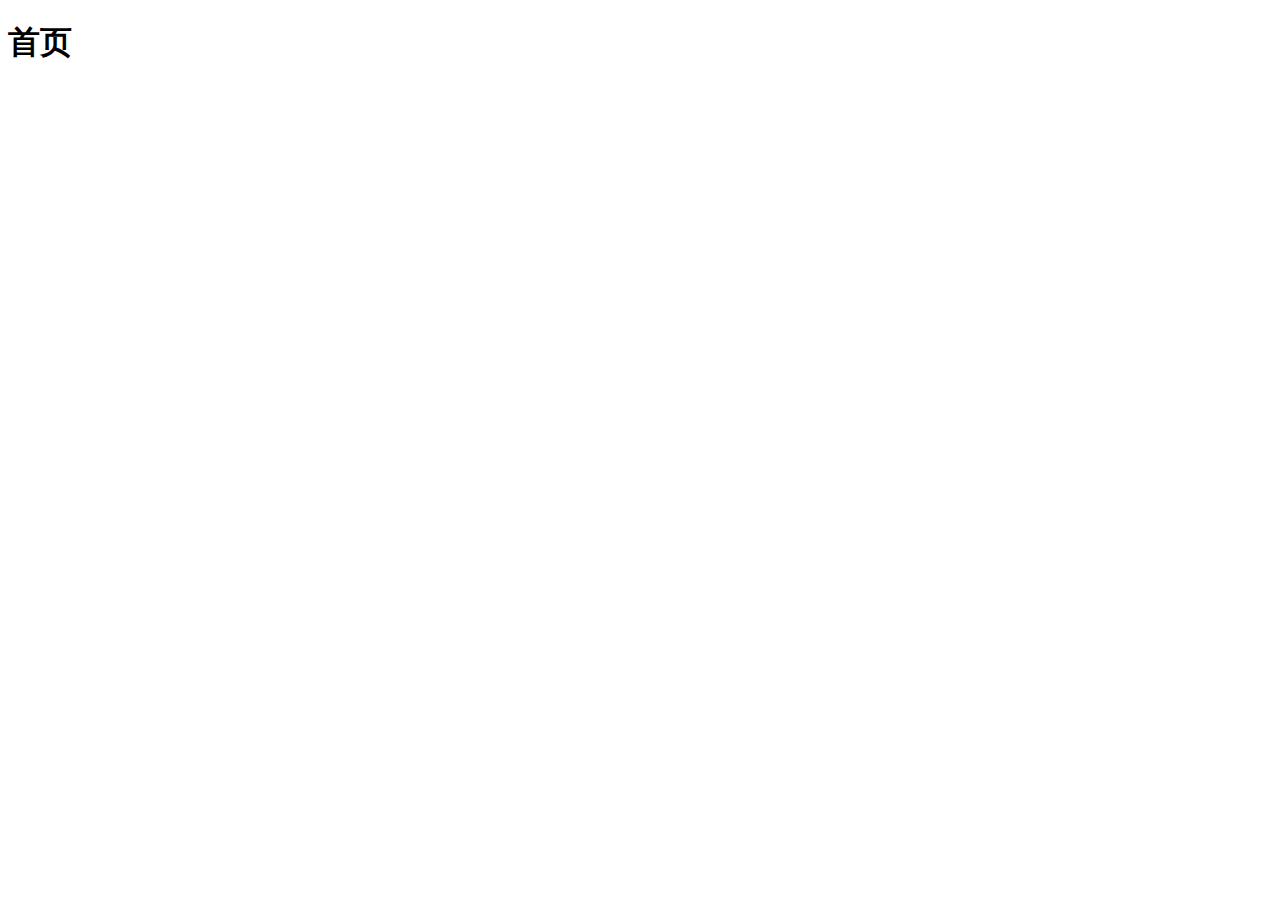
==== index.html @ 9523b884 "init project" ====
<!DOCTYPE html>
<html lang="en">
<head>
    <meta charset="UTF-8">
    <meta http-equiv="X-UA-Compatible" content="IE=edge">
    <meta name="viewport" content="width=device-width, initial-scale=1.0">
    <title>Document</title>
</head>
<body>
    <h1>首页</h1>
</body>
</html>
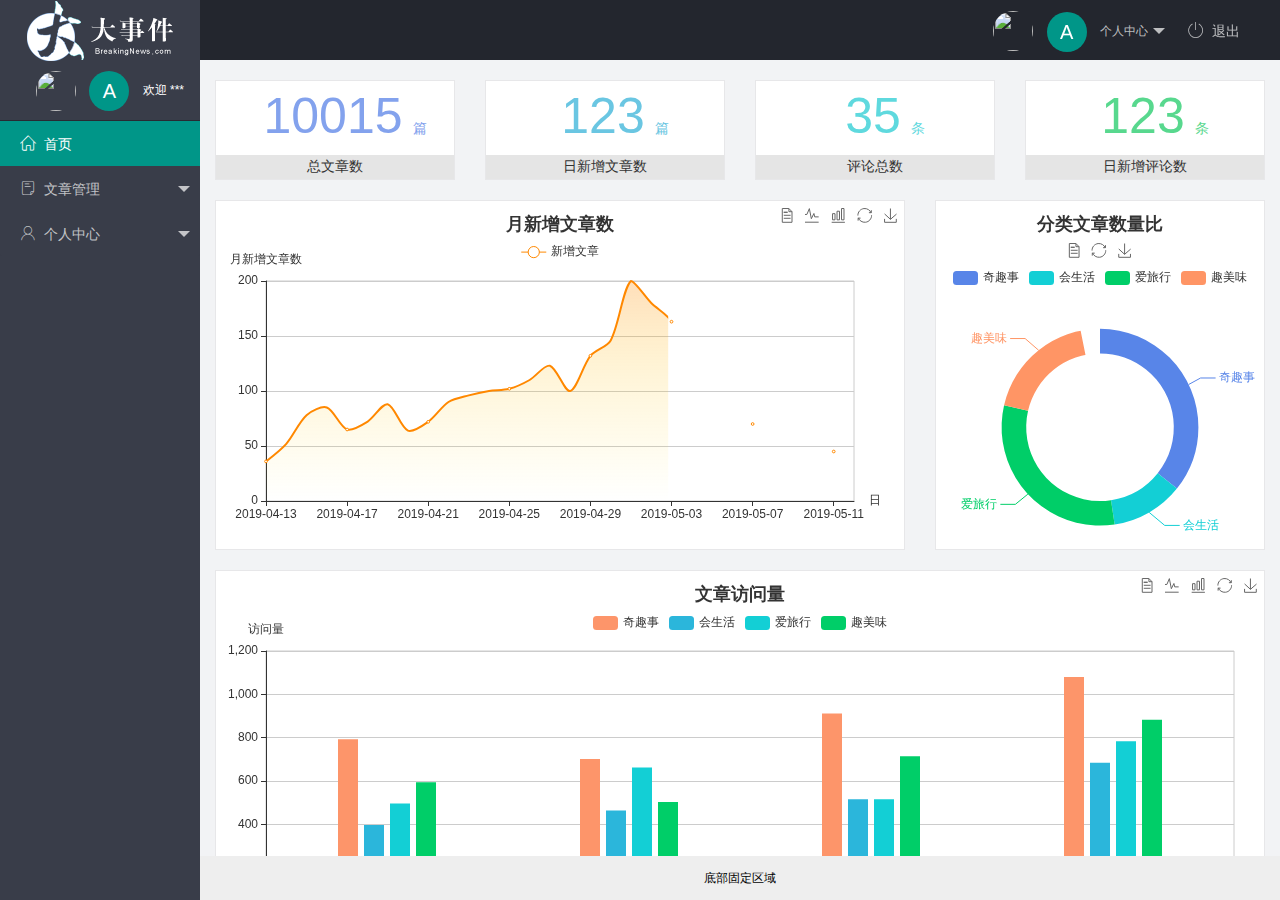
==== commit 4a6bd53b: "完成首页功能" ====
--- a/index.html
+++ b/index.html
@@ -1,12 +1,96 @@
 <!DOCTYPE html>
 <html lang="en">
+
 <head>
-    <meta charset="UTF-8">
-    <meta http-equiv="X-UA-Compatible" content="IE=edge">
-    <meta name="viewport" content="width=device-width, initial-scale=1.0">
-    <title>Document</title>
+  <meta charset="UTF-8" />
+  <meta http-equiv="X-UA-Compatible" content="IE=edge" />
+  <meta name="viewport" content="width=device-width, initial-scale=1.0" />
+  <title>Document</title>
+  <link rel="stylesheet" href="/assets/lib/layui/css/layui.css" />
+  <link rel="stylesheet" href="./assets/css/index.css">
+  <link rel="stylesheet" href="./assets/fonts/iconfont.css">
 </head>
+
 <body>
-    <h1>首页</h1>
+  <div class="layui-layout layui-layout-admin">
+    <div class="layui-header">
+      <div class="layui-logo layui-hide-xs layui-bg-black">
+        <img src="/assets/images/logo.png" alt="" />
+      </div>
+
+      <ul class="layui-nav layui-layout-right">
+        <li class="layui-nav-item layui-hide layui-show-md-inline-block">
+          <!-- 右侧导航栏上面头像 -->
+          <a href="javascript:;" class="userinfo">
+            <img src="http://t.cn/RCzsdCq" class="layui-nav-img" />
+            <span class="text-avatar">A</span>
+            个人中心
+          </a>
+
+          <dl class="layui-nav-child">
+            <dd><a href="">基本资料</a></dd>
+            <dd><a href="">更换头像</a></dd>
+            <dd><a href="">重置密码</a></dd>
+          </dl>
+        </li>
+        <li class="layui-nav-item" lay-header-event="menuRight" lay-unselect>
+          <a href="javascript:;" id="btnout"><span class="iconfont icon-tuichu"></span>退出</a>
+        </li>
+      </ul>
+    </div>
+
+    <div class="layui-side layui-bg-black">
+      <div class="layui-side-scroll">
+        <!-- 左侧导航区域（可配合layui已有的垂直导航） -->
+        <!-- 左侧侧边栏上面头像 -->
+        <div class="userinfo">
+          <img src="http://t.cn/RCzsdCq" class="layui-nav-img" />
+          <span class="text-avatar">A</span>
+          <span id="welcome">欢迎 ***</span>
+        </div>
+        <ul class="layui-nav layui-nav-tree" lay-shrink="all">
+
+          <li class="layui-nav-item layui-this"><a href="/home/dashboard.html" target="fm"><span
+                class="iconfont icon-home"></span>首页</a></li>
+          <li class="layui-nav-item">
+            <a class="" href="javascript:;"><span class="iconfont icon-16"></span>文章管理</a>
+            <dl class="layui-nav-child">
+              <dd><a href="javascript:;"><i class="layui-icon layui-icon-app"></i>文章类别</a></dd>
+              <dd><a href="javascript:;"><i class="layui-icon layui-icon-app"></i>文章列表</a></dd>
+              <dd><a href="javascript:;"><i class="layui-icon layui-icon-app"></i>发布文章</a></dd>
+            </dl>
+          </li>
+          <li class="layui-nav-item">
+            <a href="javascript:;"><span class="iconfont icon-user"></span>个人中心</a>
+            <dl class="layui-nav-child">
+              <dd><a href="javascript:;"><i class="layui-icon layui-icon-app"></i>基本资料</a></dd>
+              <dd><a href="javascript:;"><i class="layui-icon layui-icon-app"></i>更换头像</a></dd>
+              <dd><a href="javascript:;"><i class="layui-icon layui-icon-app"></i>重置密码</a></dd>
+            </dl>
+          </li>
+        </ul>
+      </div>
+    </div>
+
+    <div class="layui-body">
+      <!-- 内容主体区域 -->
+      <iframe name="fm" src="/home/dashboard.html" frameborder="0"></iframe>
+    </div>
+
+    <div class="layui-footer">
+      <!-- 底部固定区域 -->
+      底部固定区域
+    </div>
+  </div>
+  <script src="/assets/lib/layui/layui.all.js"></script>
+  <!-- 导入 jQuery -->
+  <script src="/assets/lib/jquery.js"></script>
+
+  <!-- 导入自己封装的 baseAPI -->
+  <script src="/assets/js/baseAPI1.js"></script>
+
+  <!-- 导入自己的 js 文件 -->
+  <script src="/assets/js/index1.js"></script>
 </body>
+
 </html>--- a/assets/lib/layui/css/layui.css
+++ b/assets/lib/layui/css/layui.css
@@ -0,0 +1,2 @@
+/** layui-v2.5.5 MIT License By https://www.layui.com */
+ .layui-inline,img{display:inline-block;vertical-align:middle}h1,h2,h3,h4,h5,h6{font-weight:400}.layui-edge,.layui-header,.layui-inline,.layui-main{position:relative}.layui-body,.layui-edge,.layui-elip{overflow:hidden}.layui-btn,.layui-edge,.layui-inline,img{vertical-align:middle}.layui-btn,.layui-disabled,.layui-icon,.layui-unselect{-moz-user-select:none;-webkit-user-select:none;-ms-user-select:none}.layui-elip,.layui-form-checkbox span,.layui-form-pane .layui-form-label{text-overflow:ellipsis;white-space:nowrap}.layui-breadcrumb,.layui-tree-btnGroup{visibility:hidden}blockquote,body,button,dd,div,dl,dt,form,h1,h2,h3,h4,h5,h6,input,li,ol,p,pre,td,textarea,th,ul{margin:0;padding:0;-webkit-tap-highlight-color:rgba(0,0,0,0)}a:active,a:hover{outline:0}img{border:none}li{list-style:none}table{border-collapse:collapse;border-spacing:0}h4,h5,h6{font-size:100%}button,input,optgroup,option,select,textarea{font-family:inherit;font-size:inherit;font-style:inherit;font-weight:inherit;outline:0}pre{white-space:pre-wrap;white-space:-moz-pre-wrap;white-space:-pre-wrap;white-space:-o-pre-wrap;word-wrap:break-word}body{line-height:24px;font:14px Helvetica Neue,Helvetica,PingFang SC,Tahoma,Arial,sans-serif}hr{height:1px;margin:10px 0;border:0;clear:both}a{color:#333;text-decoration:none}a:hover{color:#777}a cite{font-style:normal;*cursor:pointer}.layui-border-box,.layui-border-box *{box-sizing:border-box}.layui-box,.layui-box *{box-sizing:content-box}.layui-clear{clear:both;*zoom:1}.layui-clear:after{content:'\20';clear:both;*zoom:1;display:block;height:0}.layui-inline{*display:inline;*zoom:1}.layui-edge{display:inline-block;width:0;height:0;border-width:6px;border-style:dashed;border-color:transparent}.layui-edge-top{top:-4px;border-bottom-color:#999;border-bottom-style:solid}.layui-edge-right{border-left-color:#999;border-left-style:solid}.layui-edge-bottom{top:2px;border-top-color:#999;border-top-style:solid}.layui-edge-left{border-right-color:#999;border-right-style:solid}.layui-disabled,.layui-disabled:hover{color:#d2d2d2!important;cursor:not-allowed!important}.layui-circle{border-radius:100%}.layui-show{display:block!important}.layui-hide{display:none!important}@font-face{font-family:layui-icon;src:url(../font/iconfont.eot?v=250);src:url(../font/iconfont.eot?v=250#iefix) format('embedded-opentype'),url(../font/iconfont.woff2?v=250) format('woff2'),url(../font/iconfont.woff?v=250) format('woff'),url(../font/iconfont.ttf?v=250) format('truetype'),url(../font/iconfont.svg?v=250#layui-icon) format('svg')}.layui-icon{font-family:layui-icon!important;font-size:16px;font-style:normal;-webkit-font-smoothing:antialiased;-moz-osx-font-smoothing:grayscale}.layui-icon-reply-fill:before{content:"\e611"}.layui-icon-set-fill:before{content:"\e614"}.layui-icon-menu-fill:before{content:"\e60f"}.layui-icon-search:before{content:"\e615"}.layui-icon-share:before{content:"\e641"}.layui-icon-set-sm:before{content:"\e620"}.layui-icon-engine:before{content:"\e628"}.layui-icon-close:before{content:"\1006"}.layui-icon-close-fill:before{content:"\1007"}.layui-icon-chart-screen:before{content:"\e629"}.layui-icon-star:before{content:"\e600"}.layui-icon-circle-dot:before{content:"\e617"}.layui-icon-chat:before{content:"\e606"}.layui-icon-release:before{content:"\e609"}.layui-icon-list:before{content:"\e60a"}.layui-icon-chart:before{content:"\e62c"}.layui-icon-ok-circle:before{content:"\1005"}.layui-icon-layim-theme:before{content:"\e61b"}.layui-icon-table:before{content:"\e62d"}.layui-icon-right:before{content:"\e602"}.layui-icon-left:before{content:"\e603"}.layui-icon-cart-simple:before{content:"\e698"}.layui-icon-face-cry:before{content:"\e69c"}.layui-icon-face-smile:before{content:"\e6af"}.layui-icon-survey:before{content:"\e6b2"}.layui-icon-tree:before{content:"\e62e"}.layui-icon-upload-circle:before{content:"\e62f"}.layui-icon-add-circle:before{content:"\e61f"}.layui-icon-download-circle:before{content:"\e601"}.layui-icon-templeate-1:before{content:"\e630"}.layui-icon-util:before{content:"\e631"}.layui-icon-face-surprised:before{content:"\e664"}.layui-icon-edit:before{content:"\e642"}.layui-icon-speaker:before{content:"\e645"}.layui-icon-down:before{content:"\e61a"}.layui-icon-file:before{content:"\e621"}.layui-icon-layouts:before{content:"\e632"}.layui-icon-rate-half:before{content:"\e6c9"}.layui-icon-add-circle-fine:before{content:"\e608"}.layui-icon-prev-circle:before{content:"\e633"}.layui-icon-read:before{content:"\e705"}.layui-icon-404:before{content:"\e61c"}.layui-icon-carousel:before{content:"\e634"}.layui-icon-help:before{content:"\e607"}.layui-icon-code-circle:before{content:"\e635"}.layui-icon-water:before{content:"\e636"}.layui-icon-username:before{content:"\e66f"}.layui-icon-find-fill:before{content:"\e670"}.layui-icon-about:before{content:"\e60b"}.layui-icon-location:before{content:"\e715"}.layui-icon-up:before{content:"\e619"}.layui-icon-pause:before{content:"\e651"}.layui-icon-date:before{content:"\e637"}.layui-icon-layim-uploadfile:before{content:"\e61d"}.layui-icon-delete:before{content:"\e640"}.layui-icon-play:before{content:"\e652"}.layui-icon-top:before{content:"\e604"}.layui-icon-friends:before{content:"\e612"}.layui-icon-refresh-3:before{content:"\e9aa"}.layui-icon-ok:before{content:"\e605"}.layui-icon-layer:before{content:"\e638"}.layui-icon-face-smile-fine:before{content:"\e60c"}.layui-icon-dollar:before{content:"\e659"}.layui-icon-group:before{content:"\e613"}.layui-icon-layim-download:before{content:"\e61e"}.layui-icon-picture-fine:before{content:"\e60d"}.layui-icon-link:before{content:"\e64c"}.layui-icon-diamond:before{content:"\e735"}.layui-icon-log:before{content:"\e60e"}.layui-icon-rate-solid:before{content:"\e67a"}.layui-icon-fonts-del:before{content:"\e64f"}.layui-icon-unlink:before{content:"\e64d"}.layui-icon-fonts-clear:before{content:"\e639"}.layui-icon-triangle-r:before{content:"\e623"}.layui-icon-circle:before{content:"\e63f"}.layui-icon-radio:before{content:"\e643"}.layui-icon-align-center:before{content:"\e647"}.layui-icon-align-right:before{content:"\e648"}.layui-icon-align-left:before{content:"\e649"}.layui-icon-loading-1:before{content:"\e63e"}.layui-icon-return:before{content:"\e65c"}.layui-icon-fonts-strong:before{content:"\e62b"}.layui-icon-upload:before{content:"\e67c"}.layui-icon-dialogue:before{content:"\e63a"}.layui-icon-video:before{content:"\e6ed"}.layui-icon-headset:before{content:"\e6fc"}.layui-icon-cellphone-fine:before{content:"\e63b"}.layui-icon-add-1:before{content:"\e654"}.layui-icon-face-smile-b:before{content:"\e650"}.layui-icon-fonts-html:before{content:"\e64b"}.layui-icon-form:before{content:"\e63c"}.layui-icon-cart:before{content:"\e657"}.layui-icon-camera-fill:before{content:"\e65d"}.layui-icon-tabs:before{content:"\e62a"}.layui-icon-fonts-code:before{content:"\e64e"}.layui-icon-fire:before{content:"\e756"}.layui-icon-set:before{content:"\e716"}.layui-icon-fonts-u:before{content:"\e646"}.layui-icon-triangle-d:before{content:"\e625"}.layui-icon-tips:before{content:"\e702"}.layui-icon-picture:before{content:"\e64a"}.layui-icon-more-vertical:before{content:"\e671"}.layui-icon-flag:before{content:"\e66c"}.layui-icon-loading:before{content:"\e63d"}.layui-icon-fonts-i:before{content:"\e644"}.layui-icon-refresh-1:before{content:"\e666"}.layui-icon-rmb:before{content:"\e65e"}.layui-icon-home:before{content:"\e68e"}.layui-icon-user:before{content:"\e770"}.layui-icon-notice:before{content:"\e667"}.layui-icon-login-weibo:before{content:"\e675"}.layui-icon-voice:before{content:"\e688"}.layui-icon-upload-drag:before{content:"\e681"}.layui-icon-login-qq:before{content:"\e676"}.layui-icon-snowflake:before{content:"\e6b1"}.layui-icon-file-b:before{content:"\e655"}.layui-icon-template:before{content:"\e663"}.layui-icon-auz:before{content:"\e672"}.layui-icon-console:before{content:"\e665"}.layui-icon-app:before{content:"\e653"}.layui-icon-prev:before{content:"\e65a"}.layui-icon-website:before{content:"\e7ae"}.layui-icon-next:before{content:"\e65b"}.layui-icon-component:before{content:"\e857"}.layui-icon-more:before{content:"\e65f"}.layui-icon-login-wechat:before{content:"\e677"}.layui-icon-shrink-right:before{content:"\e668"}.layui-icon-spread-left:before{content:"\e66b"}.layui-icon-camera:before{content:"\e660"}.layui-icon-note:before{content:"\e66e"}.layui-icon-refresh:before{content:"\e669"}.layui-icon-female:before{content:"\e661"}.layui-icon-male:before{content:"\e662"}.layui-icon-password:before{content:"\e673"}.layui-icon-senior:before{content:"\e674"}.layui-icon-theme:before{content:"\e66a"}.layui-icon-tread:before{content:"\e6c5"}.layui-icon-praise:before{content:"\e6c6"}.layui-icon-star-fill:before{content:"\e658"}.layui-icon-rate:before{content:"\e67b"}.layui-icon-template-1:before{content:"\e656"}.layui-icon-vercode:before{content:"\e679"}.layui-icon-cellphone:before{content:"\e678"}.layui-icon-screen-full:before{content:"\e622"}.layui-icon-screen-restore:before{content:"\e758"}.layui-icon-cols:before{content:"\e610"}.layui-icon-export:before{content:"\e67d"}.layui-icon-print:before{content:"\e66d"}.layui-icon-slider:before{content:"\e714"}.layui-icon-addition:before{content:"\e624"}.layui-icon-subtraction:before{content:"\e67e"}.layui-icon-service:before{content:"\e626"}.layui-icon-transfer:before{content:"\e691"}.layui-main{width:1140px;margin:0 auto}.layui-header{z-index:1000;height:60px}.layui-header a:hover{transition:all .5s;-webkit-transition:all .5s}.layui-side{position:fixed;left:0;top:0;bottom:0;z-index:999;width:200px;overflow-x:hidden}.layui-side-scroll{position:relative;width:220px;height:100%;overflow-x:hidden}.layui-body{position:absolute;left:200px;right:0;top:0;bottom:0;z-index:998;width:auto;overflow-y:auto;box-sizing:border-box}.layui-layout-body{overflow:hidden}.layui-layout-admin .layui-header{background-color:#23262E}.layui-layout-admin .layui-side{top:60px;width:200px;overflow-x:hidden}.layui-layout-admin .layui-body{position:fixed;top:60px;bottom:44px}.layui-layout-admin .layui-main{width:auto;margin:0 15px}.layui-layout-admin .layui-footer{position:fixed;left:200px;right:0;bottom:0;height:44px;line-height:44px;padding:0 15px;background-color:#eee}.layui-layout-admin .layui-logo{position:absolute;left:0;top:0;width:200px;height:100%;line-height:60px;text-align:center;color:#009688;font-size:16px}.layui-layout-admin .layui-header .layui-nav{background:0 0}.layui-layout-left{position:absolute!important;left:200px;top:0}.layui-layout-right{position:absolute!important;right:0;top:0}.layui-container{position:relative;margin:0 auto;padding:0 15px;box-sizing:border-box}.layui-fluid{position:relative;margin:0 auto;padding:0 15px}.layui-row:after,.layui-row:before{content:'';display:block;clear:both}.layui-col-lg1,.layui-col-lg10,.layui-col-lg11,.layui-col-lg12,.layui-col-lg2,.layui-col-lg3,.layui-col-lg4,.layui-col-lg5,.layui-col-lg6,.layui-col-lg7,.layui-col-lg8,.layui-col-lg9,.layui-col-md1,.layui-col-md10,.layui-col-md11,.layui-col-md12,.layui-col-md2,.layui-col-md3,.layui-col-md4,.layui-col-md5,.layui-col-md6,.layui-col-md7,.layui-col-md8,.layui-col-md9,.layui-col-sm1,.layui-col-sm10,.layui-col-sm11,.layui-col-sm12,.layui-col-sm2,.layui-col-sm3,.layui-col-sm4,.layui-col-sm5,.layui-col-sm6,.layui-col-sm7,.layui-col-sm8,.layui-col-sm9,.layui-col-xs1,.layui-col-xs10,.layui-col-xs11,.layui-col-xs12,.layui-col-xs2,.layui-col-xs3,.layui-col-xs4,.layui-col-xs5,.layui-col-xs6,.layui-col-xs7,.layui-col-xs8,.layui-col-xs9{position:relative;display:block;box-sizing:border-box}.layui-col-xs1,.layui-col-xs10,.layui-col-xs11,.layui-col-xs12,.layui-col-xs2,.layui-col-xs3,.layui-col-xs4,.layui-col-xs5,.layui-col-xs6,.layui-col-xs7,.layui-col-xs8,.layui-col-xs9{float:left}.layui-col-xs1{width:8.33333333%}.layui-col-xs2{width:16.66666667%}.layui-col-xs3{width:25%}.layui-col-xs4{width:33.33333333%}.layui-col-xs5{width:41.66666667%}.layui-col-xs6{width:50%}.layui-col-xs7{width:58.33333333%}.layui-col-xs8{width:66.66666667%}.layui-col-xs9{width:75%}.layui-col-xs10{width:83.33333333%}.layui-col-xs11{width:91.66666667%}.layui-col-xs12{width:100%}.layui-col-xs-offset1{margin-left:8.33333333%}.layui-col-xs-offset2{margin-left:16.66666667%}.layui-col-xs-offset3{margin-left:25%}.layui-col-xs-offset4{margin-left:33.33333333%}.layui-col-xs-offset5{margin-left:41.66666667%}.layui-col-xs-offset6{margin-left:50%}.layui-col-xs-offset7{margin-left:58.33333333%}.layui-col-xs-offset8{margin-left:66.66666667%}.layui-col-xs-offset9{margin-left:75%}.layui-col-xs-offset10{margin-left:83.33333333%}.layui-col-xs-offset11{margin-left:91.66666667%}.layui-col-xs-offset12{margin-left:100%}@media screen and (max-width:768px){.layui-hide-xs{display:none!important}.layui-show-xs-block{display:block!important}.layui-show-xs-inline{display:inline!important}.layui-show-xs-inline-block{display:inline-block!important}}@media screen and (min-width:768px){.layui-container{width:750px}.layui-hide-sm{display:none!important}.layui-show-sm-block{display:block!important}.layui-show-sm-inline{display:inline!important}.layui-show-sm-inline-block{display:inline-block!important}.layui-col-sm1,.layui-col-sm10,.layui-col-sm11,.layui-col-sm12,.layui-col-sm2,.layui-col-sm3,.layui-col-sm4,.layui-col-sm5,.layui-col-sm6,.layui-col-sm7,.layui-col-sm8,.layui-col-sm9{float:left}.layui-col-sm1{width:8.33333333%}.layui-col-sm2{width:16.66666667%}.layui-col-sm3{width:25%}.layui-col-sm4{width:33.33333333%}.layui-col-sm5{width:41.66666667%}.layui-col-sm6{width:50%}.layui-col-sm7{width:58.33333333%}.layui-col-sm8{width:66.66666667%}.layui-col-sm9{width:75%}.layui-col-sm10{width:83.33333333%}.layui-col-sm11{width:91.66666667%}.layui-col-sm12{width:100%}.layui-col-sm-offset1{margin-left:8.33333333%}.layui-col-sm-offset2{margin-left:16.66666667%}.layui-col-sm-offset3{margin-left:25%}.layui-col-sm-offset4{margin-left:33.33333333%}.layui-col-sm-offset5{margin-left:41.66666667%}.layui-col-sm-offset6{margin-left:50%}.layui-col-sm-offset7{margin-left:58.33333333%}.layui-col-sm-offset8{margin-left:66.66666667%}.layui-col-sm-offset9{margin-left:75%}.layui-col-sm-offset10{margin-left:83.33333333%}.layui-col-sm-offset11{margin-left:91.66666667%}.layui-col-sm-offset12{margin-left:100%}}@media screen and (min-width:992px){.layui-container{width:970px}.layui-hide-md{display:none!important}.layui-show-md-block{display:block!important}.layui-show-md-inline{display:inline!important}.layui-show-md-inline-block{display:inline-block!important}.layui-col-md1,.layui-col-md10,.layui-col-md11,.layui-col-md12,.layui-col-md2,.layui-col-md3,.layui-col-md4,.layui-col-md5,.layui-col-md6,.layui-col-md7,.layui-col-md8,.layui-col-md9{float:left}.layui-col-md1{width:8.33333333%}.layui-col-md2{width:16.66666667%}.layui-col-md3{width:25%}.layui-col-md4{width:33.33333333%}.layui-col-md5{width:41.66666667%}.layui-col-md6{width:50%}.layui-col-md7{width:58.33333333%}.layui-col-md8{width:66.66666667%}.layui-col-md9{width:75%}.layui-col-md10{width:83.33333333%}.layui-col-md11{width:91.66666667%}.layui-col-md12{width:100%}.layui-col-md-offset1{margin-left:8.33333333%}.layui-col-md-offset2{margin-left:16.66666667%}.layui-col-md-offset3{margin-left:25%}.layui-col-md-offset4{margin-left:33.33333333%}.layui-col-md-offset5{margin-left:41.66666667%}.layui-col-md-offset6{margin-left:50%}.layui-col-md-offset7{margin-left:58.33333333%}.layui-col-md-offset8{margin-left:66.66666667%}.layui-col-md-offset9{margin-left:75%}.layui-col-md-offset10{margin-left:83.33333333%}.layui-col-md-offset11{margin-left:91.66666667%}.layui-col-md-offset12{margin-left:100%}}@media screen and (min-width:1200px){.layui-container{width:1170px}.layui-hide-lg{display:none!important}.layui-show-lg-block{display:block!important}.layui-show-lg-inline{display:inline!important}.layui-show-lg-inline-block{display:inline-block!important}.layui-col-lg1,.layui-col-lg10,.layui-col-lg11,.layui-col-lg12,.layui-col-lg2,.layui-col-lg3,.layui-col-lg4,.layui-col-lg5,.layui-col-lg6,.layui-col-lg7,.layui-col-lg8,.layui-col-lg9{float:left}.layui-col-lg1{width:8.33333333%}.layui-col-lg2{width:16.66666667%}.layui-col-lg3{width:25%}.layui-col-lg4{width:33.33333333%}.layui-col-lg5{width:41.66666667%}.layui-col-lg6{width:50%}.layui-col-lg7{width:58.33333333%}.layui-col-lg8{width:66.66666667%}.layui-col-lg9{width:75%}.layui-col-lg10{width:83.33333333%}.layui-col-lg11{width:91.66666667%}.layui-col-lg12{width:100%}.layui-col-lg-offset1{margin-left:8.33333333%}.layui-col-lg-offset2{margin-left:16.66666667%}.layui-col-lg-offset3{margin-left:25%}.layui-col-lg-offset4{margin-left:33.33333333%}.layui-col-lg-offset5{margin-left:41.66666667%}.layui-col-lg-offset6{margin-left:50%}.layui-col-lg-offset7{margin-left:58.33333333%}.layui-col-lg-offset8{margin-left:66.66666667%}.layui-col-lg-offset9{margin-left:75%}.layui-col-lg-offset10{margin-left:83.33333333%}.layui-col-lg-offset11{margin-left:91.66666667%}.layui-col-lg-offset12{margin-left:100%}}.layui-col-space1{margin:-.5px}.layui-col-space1>*{padding:.5px}.layui-col-space3{margin:-1.5px}.layui-col-space3>*{padding:1.5px}.layui-col-space5{margin:-2.5px}.layui-col-space5>*{padding:2.5px}.layui-col-space8{margin:-3.5px}.layui-col-space8>*{padding:3.5px}.layui-col-space10{margin:-5px}.layui-col-space10>*{padding:5px}.layui-col-space12{margin:-6px}.layui-col-space12>*{padding:6px}.layui-col-space15{margin:-7.5px}.layui-col-space15>*{padding:7.5px}.layui-col-space18{margin:-9px}.layui-col-space18>*{padding:9px}.layui-col-space20{margin:-10px}.layui-col-space20>*{padding:10px}.layui-col-space22{margin:-11px}.layui-col-space22>*{padding:11px}.layui-col-space25{margin:-12.5px}.layui-col-space25>*{padding:12.5px}.layui-col-space30{margin:-15px}.layui-col-space30>*{padding:15px}.layui-btn,.layui-input,.layui-select,.layui-textarea,.layui-upload-button{outline:0;-webkit-appearance:none;transition:all .3s;-webkit-transition:all .3s;box-sizing:border-box}.layui-elem-quote{margin-bottom:10px;padding:15px;line-height:22px;border-left:5px solid #009688;border-radius:0 2px 2px 0;background-color:#f2f2f2}.layui-quote-nm{border-style:solid;border-width:1px 1px 1px 5px;background:0 0}.layui-elem-field{margin-bottom:10px;padding:0;border-width:1px;border-style:solid}.layui-elem-field legend{margin-left:20px;padding:0 10px;font-size:20px;font-weight:300}.layui-field-title{margin:10px 0 20px;border-width:1px 0 0}.layui-field-box{padding:10px 15px}.layui-field-title .layui-field-box{padding:10px 0}.layui-progress{position:relative;height:6px;border-radius:20px;background-color:#e2e2e2}.layui-progress-bar{position:absolute;left:0;top:0;width:0;max-width:100%;height:6px;border-radius:20px;text-align:right;background-color:#5FB878;transition:all .3s;-webkit-transition:all .3s}.layui-progress-big,.layui-progress-big .layui-progress-bar{height:18px;line-height:18px}.layui-progress-text{position:relative;top:-20px;line-height:18px;font-size:12px;color:#666}.layui-progress-big .layui-progress-text{position:static;padding:0 10px;color:#fff}.layui-collapse{border-width:1px;border-style:solid;border-radius:2px}.layui-colla-content,.layui-colla-item{border-top-width:1px;border-top-style:solid}.layui-colla-item:first-child{border-top:none}.layui-colla-title{position:relative;height:42px;line-height:42px;padding:0 15px 0 35px;color:#333;background-color:#f2f2f2;cursor:pointer;font-size:14px;overflow:hidden}.layui-colla-content{display:none;padding:10px 15px;line-height:22px;color:#666}.layui-colla-icon{position:absolute;left:15px;top:0;font-size:14px}.layui-card{margin-bottom:15px;border-radius:2px;background-color:#fff;box-shadow:0 1px 2px 0 rgba(0,0,0,.05)}.layui-card:last-child{margin-bottom:0}.layui-card-header{position:relative;height:42px;line-height:42px;padding:0 15px;border-bottom:1px solid #f6f6f6;color:#333;border-radius:2px 2px 0 0;font-size:14px}.layui-bg-black,.layui-bg-blue,.layui-bg-cyan,.layui-bg-green,.layui-bg-orange,.layui-bg-red{color:#fff!important}.layui-card-body{position:relative;padding:10px 15px;line-height:24px}.layui-card-body[pad15]{padding:15px}.layui-card-body[pad20]{padding:20px}.layui-card-body .layui-table{margin:5px 0}.layui-card .layui-tab{margin:0}.layui-panel-window{position:relative;padding:15px;border-radius:0;border-top:5px solid #E6E6E6;background-color:#fff}.layui-auxiliar-moving{position:fixed;left:0;right:0;top:0;bottom:0;width:100%;height:100%;background:0 0;z-index:9999999999}.layui-form-label,.layui-form-mid,.layui-form-select,.layui-input-block,.layui-input-inline,.layui-textarea{position:relative}.layui-bg-red{background-color:#FF5722!important}.layui-bg-orange{background-color:#FFB800!important}.layui-bg-green{background-color:#009688!important}.layui-bg-cyan{background-color:#2F4056!important}.layui-bg-blue{background-color:#1E9FFF!important}.layui-bg-black{background-color:#393D49!important}.layui-bg-gray{background-color:#eee!important;color:#666!important}.layui-badge-rim,.layui-colla-content,.layui-colla-item,.layui-collapse,.layui-elem-field,.layui-form-pane .layui-form-item[pane],.layui-form-pane .layui-form-label,.layui-input,.layui-layedit,.layui-layedit-tool,.layui-quote-nm,.layui-select,.layui-tab-bar,.layui-tab-card,.layui-tab-title,.layui-tab-title .layui-this:after,.layui-textarea{border-color:#e6e6e6}.layui-timeline-item:before,hr{background-color:#e6e6e6}.layui-text{line-height:22px;font-size:14px;color:#666}.layui-text h1,.layui-text h2,.layui-text h3{font-weight:500;color:#333}.layui-text h1{font-size:30px}.layui-text h2{font-size:24px}.layui-text h3{font-size:18px}.layui-text a:not(.layui-btn){color:#01AAED}.layui-text a:not(.layui-btn):hover{text-decoration:underline}.layui-text ul{padding:5px 0 5px 15px}.layui-text ul li{margin-top:5px;list-style-type:disc}.layui-text em,.layui-word-aux{color:#999!important;padding:0 5px!important}.layui-btn{display:inline-block;height:38px;line-height:38px;padding:0 18px;background-color:#009688;color:#fff;white-space:nowrap;text-align:center;font-size:14px;border:none;border-radius:2px;cursor:pointer}.layui-btn:hover{opacity:.8;filter:alpha(opacity=80);color:#fff}.layui-btn:active{opacity:1;filter:alpha(opacity=100)}.layui-btn+.layui-btn{margin-left:10px}.layui-btn-container{font-size:0}.layui-btn-container .layui-btn{margin-right:10px;margin-bottom:10px}.layui-btn-container .layui-btn+.layui-btn{margin-left:0}.layui-table .layui-btn-container .layui-btn{margin-bottom:9px}.layui-btn-radius{border-radius:100px}.layui-btn .layui-icon{margin-right:3px;font-size:18px;vertical-align:bottom;vertical-align:middle\9}.layui-btn-primary{border:1px solid #C9C9C9;background-color:#fff;color:#555}.layui-btn-primary:hover{border-color:#009688;color:#333}.layui-btn-normal{background-color:#1E9FFF}.layui-btn-warm{background-color:#FFB800}.layui-btn-danger{background-color:#FF5722}.layui-btn-checked{background-color:#5FB878}.layui-btn-disabled,.layui-btn-disabled:active,.layui-btn-disabled:hover{border:1px solid #e6e6e6;background-color:#FBFBFB;color:#C9C9C9;cursor:not-allowed;opacity:1}.layui-btn-lg{height:44px;line-height:44px;padding:0 25px;font-size:16px}.layui-btn-sm{height:30px;line-height:30px;padding:0 10px;font-size:12px}.layui-btn-sm i{font-size:16px!important}.layui-btn-xs{height:22px;line-height:22px;padding:0 5px;font-size:12px}.layui-btn-xs i{font-size:14px!important}.layui-btn-group{display:inline-block;vertical-align:middle;font-size:0}.layui-btn-group .layui-btn{margin-left:0!important;margin-right:0!important;border-left:1px solid rgba(255,255,255,.5);border-radius:0}.layui-btn-group .layui-btn-primary{border-left:none}.layui-btn-group .layui-btn-primary:hover{border-color:#C9C9C9;color:#009688}.layui-btn-group .layui-btn:first-child{border-left:none;border-radius:2px 0 0 2px}.layui-btn-group .layui-btn-primary:first-child{border-left:1px solid #c9c9c9}.layui-btn-group .layui-btn:last-child{border-radius:0 2px 2px 0}.layui-btn-group .layui-btn+.layui-btn{margin-left:0}.layui-btn-group+.layui-btn-group{margin-left:10px}.layui-btn-fluid{width:100%}.layui-input,.layui-select,.layui-textarea{height:38px;line-height:1.3;line-height:38px\9;border-width:1px;border-style:solid;background-color:#fff;border-radius:2px}.layui-input::-webkit-input-placeholder,.layui-select::-webkit-input-placeholder,.layui-textarea::-webkit-input-placeholder{line-height:1.3}.layui-input,.layui-textarea{display:block;width:100%;padding-left:10px}.layui-input:hover,.layui-textarea:hover{border-color:#D2D2D2!important}.layui-input:focus,.layui-textarea:focus{border-color:#C9C9C9!important}.layui-textarea{min-height:100px;height:auto;line-height:20px;padding:6px 10px;resize:vertical}.layui-select{padding:0 10px}.layui-form input[type=checkbox],.layui-form input[type=radio],.layui-form select{display:none}.layui-form [lay-ignore]{display:initial}.layui-form-item{margin-bottom:15px;clear:both;*zoom:1}.layui-form-item:after{content:'\20';clear:both;*zoom:1;display:block;height:0}.layui-form-label{float:left;display:block;padding:9px 15px;width:80px;font-weight:400;line-height:20px;text-align:right}.layui-form-label-col{display:block;float:none;padding:9px 0;line-height:20px;text-align:left}.layui-form-item .layui-inline{margin-bottom:5px;margin-right:10px}.layui-input-block{margin-left:110px;min-height:36px}.layui-input-inline{display:inline-block;vertical-align:middle}.layui-form-item .layui-input-inline{float:left;width:190px;margin-right:10px}.layui-form-text .layui-input-inline{width:auto}.layui-form-mid{float:left;display:block;padding:9px 0!important;line-height:20px;margin-right:10px}.layui-form-danger+.layui-form-select .layui-input,.layui-form-danger:focus{border-color:#FF5722!important}.layui-form-select .layui-input{padding-right:30px;cursor:pointer}.layui-form-select .layui-edge{position:absolute;right:10px;top:50%;margin-top:-3px;cursor:pointer;border-width:6px;border-top-color:#c2c2c2;border-top-style:solid;transition:all .3s;-webkit-transition:all .3s}.layui-form-select dl{display:none;position:absolute;left:0;top:42px;padding:5px 0;z-index:899;min-width:100%;border:1px solid #d2d2d2;max-height:300px;overflow-y:auto;background-color:#fff;border-radius:2px;box-shadow:0 2px 4px rgba(0,0,0,.12);box-sizing:border-box}.layui-form-select dl dd,.layui-form-select dl dt{padding:0 10px;line-height:36px;white-space:nowrap;overflow:hidden;text-overflow:ellipsis}.layui-form-select dl dt{font-size:12px;color:#999}.layui-form-select dl dd{cursor:pointer}.layui-form-select dl dd:hover{background-color:#f2f2f2;-webkit-transition:.5s all;transition:.5s all}.layui-form-select .layui-select-group dd{padding-left:20px}.layui-form-select dl dd.layui-select-tips{padding-left:10px!important;color:#999}.layui-form-select dl dd.layui-this{background-color:#5FB878;color:#fff}.layui-form-checkbox,.layui-form-select dl dd.layui-disabled{background-color:#fff}.layui-form-selected dl{display:block}.layui-form-checkbox,.layui-form-checkbox *,.layui-form-switch{display:inline-block;vertical-align:middle}.layui-form-selected .layui-edge{margin-top:-9px;-webkit-transform:rotate(180deg);transform:rotate(180deg);margin-top:-3px\9}:root .layui-form-selected .layui-edge{margin-top:-9px\0/IE9}.layui-form-selectup dl{top:auto;bottom:42px}.layui-select-none{margin:5px 0;text-align:center;color:#999}.layui-select-disabled .layui-disabled{border-color:#eee!important}.layui-select-disabled .layui-edge{border-top-color:#d2d2d2}.layui-form-checkbox{position:relative;height:30px;line-height:30px;margin-right:10px;padding-right:30px;cursor:pointer;font-size:0;-webkit-transition:.1s linear;transition:.1s linear;box-sizing:border-box}.layui-form-checkbox span{padding:0 10px;height:100%;font-size:14px;border-radius:2px 0 0 2px;background-color:#d2d2d2;color:#fff;overflow:hidden}.layui-form-checkbox:hover span{background-color:#c2c2c2}.layui-form-checkbox i{position:absolute;right:0;top:0;width:30px;height:28px;border:1px solid #d2d2d2;border-left:none;border-radius:0 2px 2px 0;color:#fff;font-size:20px;text-align:center}.layui-form-checkbox:hover i{border-color:#c2c2c2;color:#c2c2c2}.layui-form-checked,.layui-form-checked:hover{border-color:#5FB878}.layui-form-checked span,.layui-form-checked:hover span{background-color:#5FB878}.layui-form-checked i,.layui-form-checked:hover i{color:#5FB878}.layui-form-item .layui-form-checkbox{margin-top:4px}.layui-form-checkbox[lay-skin=primary]{height:auto!important;line-height:normal!important;min-width:18px;min-height:18px;border:none!important;margin-right:0;padding-left:28px;padding-right:0;background:0 0}.layui-form-checkbox[lay-skin=primary] span{padding-left:0;padding-right:15px;line-height:18px;background:0 0;color:#666}.layui-form-checkbox[lay-skin=primary] i{right:auto;left:0;width:16px;height:16px;line-height:16px;border:1px solid #d2d2d2;font-size:12px;border-radius:2px;background-color:#fff;-webkit-transition:.1s linear;transition:.1s linear}.layui-form-checkbox[lay-skin=primary]:hover i{border-color:#5FB878;color:#fff}.layui-form-checked[lay-skin=primary] i{border-color:#5FB878!important;background-color:#5FB878;color:#fff}.layui-checkbox-disbaled[lay-skin=primary] span{background:0 0!important;color:#c2c2c2}.layui-checkbox-disbaled[lay-skin=primary]:hover i{border-color:#d2d2d2}.layui-form-item .layui-form-checkbox[lay-skin=primary]{margin-top:10px}.layui-form-switch{position:relative;height:22px;line-height:22px;min-width:35px;padding:0 5px;margin-top:8px;border:1px solid #d2d2d2;border-radius:20px;cursor:pointer;background-color:#fff;-webkit-transition:.1s linear;transition:.1s linear}.layui-form-switch i{position:absolute;left:5px;top:3px;width:16px;height:16px;border-radius:20px;background-color:#d2d2d2;-webkit-transition:.1s linear;transition:.1s linear}.layui-form-switch em{position:relative;top:0;width:25px;margin-left:21px;padding:0!important;text-align:center!important;color:#999!important;font-style:normal!important;font-size:12px}.layui-form-onswitch{border-color:#5FB878;background-color:#5FB878}.layui-checkbox-disbaled,.layui-checkbox-disbaled i{border-color:#e2e2e2!important}.layui-form-onswitch i{left:100%;margin-left:-21px;background-color:#fff}.layui-form-onswitch em{margin-left:5px;margin-right:21px;color:#fff!important}.layui-checkbox-disbaled span{background-color:#e2e2e2!important}.layui-checkbox-disbaled:hover i{color:#fff!important}[lay-radio]{display:none}.layui-form-radio,.layui-form-radio *{display:inline-block;vertical-align:middle}.layui-form-radio{line-height:28px;margin:6px 10px 0 0;padding-right:10px;cursor:pointer;font-size:0}.layui-form-radio *{font-size:14px}.layui-form-radio>i{margin-right:8px;font-size:22px;color:#c2c2c2}.layui-form-radio>i:hover,.layui-form-radioed>i{color:#5FB878}.layui-radio-disbaled>i{color:#e2e2e2!important}.layui-form-pane .layui-form-label{width:110px;padding:8px 15px;height:38px;line-height:20px;border-width:1px;border-style:solid;border-radius:2px 0 0 2px;text-align:center;background-color:#FBFBFB;overflow:hidden;box-sizing:border-box}.layui-form-pane .layui-input-inline{margin-left:-1px}.layui-form-pane .layui-input-block{margin-left:110px;left:-1px}.layui-form-pane .layui-input{border-radius:0 2px 2px 0}.layui-form-pane .layui-form-text .layui-form-label{float:none;width:100%;border-radius:2px;box-sizing:border-box;text-align:left}.layui-form-pane .layui-form-text .layui-input-inline{display:block;margin:0;top:-1px;clear:both}.layui-form-pane .layui-form-text .layui-input-block{margin:0;left:0;top:-1px}.layui-form-pane .layui-form-text .layui-textarea{min-height:100px;border-radius:0 0 2px 2px}.layui-form-pane .layui-form-checkbox{margin:4px 0 4px 10px}.layui-form-pane .layui-form-radio,.layui-form-pane .layui-form-switch{margin-top:6px;margin-left:10px}.layui-form-pane .layui-form-item[pane]{position:relative;border-width:1px;border-style:solid}.layui-form-pane .layui-form-item[pane] .layui-form-label{position:absolute;left:0;top:0;height:100%;border-width:0 1px 0 0}.layui-form-pane .layui-form-item[pane] .layui-input-inline{margin-left:110px}@media screen and (max-width:450px){.layui-form-item .layui-form-label{text-overflow:ellipsis;overflow:hidden;white-space:nowrap}.layui-form-item .layui-inline{display:block;margin-right:0;margin-bottom:20px;clear:both}.layui-form-item .layui-inline:after{content:'\20';clear:both;display:block;height:0}.layui-form-item .layui-input-inline{display:block;float:none;left:-3px;width:auto;margin:0 0 10px 112px}.layui-form-item .layui-input-inline+.layui-form-mid{margin-left:110px;top:-5px;padding:0}.layui-form-item .layui-form-checkbox{margin-right:5px;margin-bottom:5px}}.layui-layedit{border-width:1px;border-style:solid;border-radius:2px}.layui-layedit-tool{padding:3px 5px;border-bottom-width:1px;border-bottom-style:solid;font-size:0}.layedit-tool-fixed{position:fixed;top:0;border-top:1px solid #e2e2e2}.layui-layedit-tool .layedit-tool-mid,.layui-layedit-tool .layui-icon{display:inline-block;vertical-align:middle;text-align:center;font-size:14px}.layui-layedit-tool .layui-icon{position:relative;width:32px;height:30px;line-height:30px;margin:3px 5px;color:#777;cursor:pointer;border-radius:2px}.layui-layedit-tool .layui-icon:hover{color:#393D49}.layui-layedit-tool .layui-icon:active{color:#000}.layui-layedit-tool .layedit-tool-active{background-color:#e2e2e2;color:#000}.layui-layedit-tool .layui-disabled,.layui-layedit-tool .layui-disabled:hover{color:#d2d2d2;cursor:not-allowed}.layui-layedit-tool .layedit-tool-mid{width:1px;height:18px;margin:0 10px;background-color:#d2d2d2}.layedit-tool-html{width:50px!important;font-size:30px!important}.layedit-tool-b,.layedit-tool-code,.layedit-tool-help{font-size:16px!important}.layedit-tool-d,.layedit-tool-face,.layedit-tool-image,.layedit-tool-unlink{font-size:18px!important}.layedit-tool-image input{position:absolute;font-size:0;left:0;top:0;width:100%;height:100%;opacity:.01;filter:Alpha(opacity=1);cursor:pointer}.layui-layedit-iframe iframe{display:block;width:100%}#LAY_layedit_code{overflow:hidden}.layui-laypage{display:inline-block;*display:inline;*zoom:1;vertical-align:middle;margin:10px 0;font-size:0}.layui-laypage>a:first-child,.layui-laypage>a:first-child em{border-radius:2px 0 0 2px}.layui-laypage>a:last-child,.layui-laypage>a:last-child em{border-radius:0 2px 2px 0}.layui-laypage>:first-child{margin-left:0!important}.layui-laypage>:last-child{margin-right:0!important}.layui-laypage a,.layui-laypage button,.layui-laypage input,.layui-laypage select,.layui-laypage span{border:1px solid #e2e2e2}.layui-laypage a,.layui-laypage span{display:inline-block;*display:inline;*zoom:1;vertical-align:middle;padding:0 15px;height:28px;line-height:28px;margin:0 -1px 5px 0;background-color:#fff;color:#333;font-size:12px}.layui-flow-more a *,.layui-laypage input,.layui-table-view select[lay-ignore]{display:inline-block}.layui-laypage a:hover{color:#009688}.layui-laypage em{font-style:normal}.layui-laypage .layui-laypage-spr{color:#999;font-weight:700}.layui-laypage a{text-decoration:none}.layui-laypage .layui-laypage-curr{position:relative}.layui-laypage .layui-laypage-curr em{position:relative;color:#fff}.layui-laypage .layui-laypage-curr .layui-laypage-em{position:absolute;left:-1px;top:-1px;padding:1px;width:100%;height:100%;background-color:#009688}.layui-laypage-em{border-radius:2px}.layui-laypage-next em,.layui-laypage-prev em{font-family:Sim sun;font-size:16px}.layui-laypage .layui-laypage-count,.layui-laypage .layui-laypage-limits,.layui-laypage .layui-laypage-refresh,.layui-laypage .layui-laypage-skip{margin-left:10px;margin-right:10px;padding:0;border:none}.layui-laypage .layui-laypage-limits,.layui-laypage .layui-laypage-refresh{vertical-align:top}.layui-laypage .layui-laypage-refresh i{font-size:18px;cursor:pointer}.layui-laypage select{height:22px;padding:3px;border-radius:2px;cursor:pointer}.layui-laypage .layui-laypage-skip{height:30px;line-height:30px;color:#999}.layui-laypage button,.layui-laypage input{height:30px;line-height:30px;border-radius:2px;vertical-align:top;background-color:#fff;box-sizing:border-box}.layui-laypage input{width:40px;margin:0 10px;padding:0 3px;text-align:center}.layui-laypage input:focus,.layui-laypage select:focus{border-color:#009688!important}.layui-laypage button{margin-left:10px;padding:0 10px;cursor:pointer}.layui-table,.layui-table-view{margin:10px 0}.layui-flow-more{margin:10px 0;text-align:center;color:#999;font-size:14px}.layui-flow-more a{height:32px;line-height:32px}.layui-flow-more a *{vertical-align:top}.layui-flow-more a cite{padding:0 20px;border-radius:3px;background-color:#eee;color:#333;font-style:normal}.layui-flow-more a cite:hover{opacity:.8}.layui-flow-more a i{font-size:30px;color:#737383}.layui-table{width:100%;background-color:#fff;color:#666}.layui-table tr{transition:all .3s;-webkit-transition:all .3s}.layui-table th{text-align:left;font-weight:400}.layui-table tbody tr:hover,.layui-table thead tr,.layui-table-click,.layui-table-header,.layui-table-hover,.layui-table-mend,.layui-table-patch,.layui-table-tool,.layui-table-total,.layui-table-total tr,.layui-table[lay-even] tr:nth-child(even){background-color:#f2f2f2}.layui-table td,.layui-table th,.layui-table-col-set,.layui-table-fixed-r,.layui-table-grid-down,.layui-table-header,.layui-table-page,.layui-table-tips-main,.layui-table-tool,.layui-table-total,.layui-table-view,.layui-table[lay-skin=line],.layui-table[lay-skin=row]{border-width:1px;border-style:solid;border-color:#e6e6e6}.layui-table td,.layui-table th{position:relative;padding:9px 15px;min-height:20px;line-height:20px;font-size:14px}.layui-table[lay-skin=line] td,.layui-table[lay-skin=line] th{border-width:0 0 1px}.layui-table[lay-skin=row] td,.layui-table[lay-skin=row] th{border-width:0 1px 0 0}.layui-table[lay-skin=nob] td,.layui-table[lay-skin=nob] th{border:none}.layui-table img{max-width:100px}.layui-table[lay-size=lg] td,.layui-table[lay-size=lg] th{padding:15px 30px}.layui-table-view .layui-table[lay-size=lg] .layui-table-cell{height:40px;line-height:40px}.layui-table[lay-size=sm] td,.layui-table[lay-size=sm] th{font-size:12px;padding:5px 10px}.layui-table-view .layui-table[lay-size=sm] .layui-table-cell{height:20px;line-height:20px}.layui-table[lay-data]{display:none}.layui-table-box{position:relative;overflow:hidden}.layui-table-view .layui-table{position:relative;width:auto;margin:0}.layui-table-view .layui-table[lay-skin=line]{border-width:0 1px 0 0}.layui-table-view .layui-table[lay-skin=row]{border-width:0 0 1px}.layui-table-view .layui-table td,.layui-table-view .layui-table th{padding:5px 0;border-top:none;border-left:none}.layui-table-view .layui-table th.layui-unselect .layui-table-cell span{cursor:pointer}.layui-table-view .layui-table td{cursor:default}.layui-table-view .layui-table td[data-edit=text]{cursor:text}.layui-table-view .layui-form-checkbox[lay-skin=primary] i{width:18px;height:18px}.layui-table-view .layui-form-radio{line-height:0;padding:0}.layui-table-view .layui-form-radio>i{margin:0;font-size:20px}.layui-table-init{position:absolute;left:0;top:0;width:100%;height:100%;text-align:center;z-index:110}.layui-table-init .layui-icon{position:absolute;left:50%;top:50%;margin:-15px 0 0 -15px;font-size:30px;color:#c2c2c2}.layui-table-header{border-width:0 0 1px;overflow:hidden}.layui-table-header .layui-table{margin-bottom:-1px}.layui-table-tool .layui-inline[lay-event]{position:relative;width:26px;height:26px;padding:5px;line-height:16px;margin-right:10px;text-align:center;color:#333;border:1px solid #ccc;cursor:pointer;-webkit-transition:.5s all;transition:.5s all}.layui-table-tool .layui-inline[lay-event]:hover{border:1px solid #999}.layui-table-tool-temp{padding-right:120px}.layui-table-tool-self{position:absolute;right:17px;top:10px}.layui-table-tool .layui-table-tool-self .layui-inline[lay-event]{margin:0 0 0 10px}.layui-table-tool-panel{position:absolute;top:29px;left:-1px;padding:5px 0;min-width:150px;min-height:40px;border:1px solid #d2d2d2;text-align:left;overflow-y:auto;background-color:#fff;box-shadow:0 2px 4px rgba(0,0,0,.12)}.layui-table-cell,.layui-table-tool-panel li{overflow:hidden;text-overflow:ellipsis;white-space:nowrap}.layui-table-tool-panel li{padding:0 10px;line-height:30px;-webkit-transition:.5s all;transition:.5s all}.layui-table-tool-panel li .layui-form-checkbox[lay-skin=primary]{width:100%;padding-left:28px}.layui-table-tool-panel li:hover{background-color:#f2f2f2}.layui-table-tool-panel li .layui-form-checkbox[lay-skin=primary] i{position:absolute;left:0;top:0}.layui-table-tool-panel li .layui-form-checkbox[lay-skin=primary] span{padding:0}.layui-table-tool .layui-table-tool-self .layui-table-tool-panel{left:auto;right:-1px}.layui-table-col-set{position:absolute;right:0;top:0;width:20px;height:100%;border-width:0 0 0 1px;background-color:#fff}.layui-table-sort{width:10px;height:20px;margin-left:5px;cursor:pointer!important}.layui-table-sort .layui-edge{position:absolute;left:5px;border-width:5px}.layui-table-sort .layui-table-sort-asc{top:3px;border-top:none;border-bottom-style:solid;border-bottom-color:#b2b2b2}.layui-table-sort .layui-table-sort-asc:hover{border-bottom-color:#666}.layui-table-sort .layui-table-sort-desc{bottom:5px;border-bottom:none;border-top-style:solid;border-top-color:#b2b2b2}.layui-table-sort .layui-table-sort-desc:hover{border-top-color:#666}.layui-table-sort[lay-sort=asc] .layui-table-sort-asc{border-bottom-color:#000}.layui-table-sort[lay-sort=desc] .layui-table-sort-desc{border-top-color:#000}.layui-table-cell{height:28px;line-height:28px;padding:0 15px;position:relative;box-sizing:border-box}.layui-table-cell .layui-form-checkbox[lay-skin=primary]{top:-1px;padding:0}.layui-table-cell .layui-table-link{color:#01AAED}.laytable-cell-checkbox,.laytable-cell-numbers,.laytable-cell-radio,.laytable-cell-space{padding:0;text-align:center}.layui-table-body{position:relative;overflow:auto;margin-right:-1px;margin-bottom:-1px}.layui-table-body .layui-none{line-height:26px;padding:15px;text-align:center;color:#999}.layui-table-fixed{position:absolute;left:0;top:0;z-index:101}.layui-table-fixed .layui-table-body{overflow:hidden}.layui-table-fixed-l{box-shadow:0 -1px 8px rgba(0,0,0,.08)}.layui-table-fixed-r{left:auto;right:-1px;border-width:0 0 0 1px;box-shadow:-1px 0 8px rgba(0,0,0,.08)}.layui-table-fixed-r .layui-table-header{position:relative;overflow:visible}.layui-table-mend{position:absolute;right:-49px;top:0;height:100%;width:50px}.layui-table-tool{position:relative;z-index:890;width:100%;min-height:50px;line-height:30px;padding:10px 15px;border-width:0 0 1px}.layui-table-tool .layui-btn-container{margin-bottom:-10px}.layui-table-page,.layui-table-total{border-width:1px 0 0;margin-bottom:-1px;overflow:hidden}.layui-table-page{position:relative;width:100%;padding:7px 7px 0;height:41px;font-size:12px;white-space:nowrap}.layui-table-page>div{height:26px}.layui-table-page .layui-laypage{margin:0}.layui-table-page .layui-laypage a,.layui-table-page .layui-laypage span{height:26px;line-height:26px;margin-bottom:10px;border:none;background:0 0}.layui-table-page .layui-laypage a,.layui-table-page .layui-laypage span.layui-laypage-curr{padding:0 12px}.layui-table-page .layui-laypage span{margin-left:0;padding:0}.layui-table-page .layui-laypage .layui-laypage-prev{margin-left:-7px!important}.layui-table-page .layui-laypage .layui-laypage-curr .layui-laypage-em{left:0;top:0;padding:0}.layui-table-page .layui-laypage button,.layui-table-page .layui-laypage input{height:26px;line-height:26px}.layui-table-page .layui-laypage input{width:40px}.layui-table-page .layui-laypage button{padding:0 10px}.layui-table-page select{height:18px}.layui-table-patch .layui-table-cell{padding:0;width:30px}.layui-table-edit{position:absolute;left:0;top:0;width:100%;height:100%;padding:0 14px 1px;border-radius:0;box-shadow:1px 1px 20px rgba(0,0,0,.15)}.layui-table-edit:focus{border-color:#5FB878!important}select.layui-table-edit{padding:0 0 0 10px;border-color:#C9C9C9}.layui-table-view .layui-form-checkbox,.layui-table-view .layui-form-radio,.layui-table-view .layui-form-switch{top:0;margin:0;box-sizing:content-box}.layui-table-view .layui-form-checkbox{top:-1px;height:26px;line-height:26px}.layui-table-view .layui-form-checkbox i{height:26px}.layui-table-grid .layui-table-cell{overflow:visible}.layui-table-grid-down{position:absolute;top:0;right:0;width:26px;height:100%;padding:5px 0;border-width:0 0 0 1px;text-align:center;background-color:#fff;color:#999;cursor:pointer}.layui-table-grid-down .layui-icon{position:absolute;top:50%;left:50%;margin:-8px 0 0 -8px}.layui-table-grid-down:hover{background-color:#fbfbfb}body .layui-table-tips .layui-layer-content{background:0 0;padding:0;box-shadow:0 1px 6px rgba(0,0,0,.12)}.layui-table-tips-main{margin:-44px 0 0 -1px;max-height:150px;padding:8px 15px;font-size:14px;overflow-y:scroll;background-color:#fff;color:#666}.layui-table-tips-c{position:absolute;right:-3px;top:-13px;width:20px;height:20px;padding:3px;cursor:pointer;background-color:#666;border-radius:50%;color:#fff}.layui-table-tips-c:hover{background-color:#777}.layui-table-tips-c:before{position:relative;right:-2px}.layui-upload-file{display:none!important;opacity:.01;filter:Alpha(opacity=1)}.layui-upload-drag,.layui-upload-form,.layui-upload-wrap{display:inline-block}.layui-upload-list{margin:10px 0}.layui-upload-choose{padding:0 10px;color:#999}.layui-upload-drag{position:relative;padding:30px;border:1px dashed #e2e2e2;background-color:#fff;text-align:center;cursor:pointer;color:#999}.layui-upload-drag .layui-icon{font-size:50px;color:#009688}.layui-upload-drag[lay-over]{border-color:#009688}.layui-upload-iframe{position:absolute;width:0;height:0;border:0;visibility:hidden}.layui-upload-wrap{position:relative;vertical-align:middle}.layui-upload-wrap .layui-upload-file{display:block!important;position:absolute;left:0;top:0;z-index:10;font-size:100px;width:100%;height:100%;opacity:.01;filter:Alpha(opacity=1);cursor:pointer}.layui-transfer-active,.layui-transfer-box{display:inline-block;vertical-align:middle}.layui-transfer-box,.layui-transfer-header,.layui-transfer-search{border-width:0;border-style:solid;border-color:#e6e6e6}.layui-transfer-box{position:relative;border-width:1px;width:200px;height:360px;border-radius:2px;background-color:#fff}.layui-transfer-box .layui-form-checkbox{width:100%;margin:0!important}.layui-transfer-header{height:38px;line-height:38px;padding:0 10px;border-bottom-width:1px}.layui-transfer-search{position:relative;padding:10px;border-bottom-width:1px}.layui-transfer-search .layui-input{height:32px;padding-left:30px;font-size:12px}.layui-transfer-search .layui-icon-search{position:absolute;left:20px;top:50%;margin-top:-8px;color:#666}.layui-transfer-active{margin:0 15px}.layui-transfer-active .layui-btn{display:block;margin:0;padding:0 15px;background-color:#5FB878;border-color:#5FB878;color:#fff}.layui-transfer-active .layui-btn-disabled{background-color:#FBFBFB;border-color:#e6e6e6;color:#C9C9C9}.layui-transfer-active .layui-btn:first-child{margin-bottom:15px}.layui-transfer-active .layui-btn .layui-icon{margin:0;font-size:14px!important}.layui-transfer-data{padding:5px 0;overflow:auto}.layui-transfer-data li{height:32px;line-height:32px;padding:0 10px}.layui-transfer-data li:hover{background-color:#f2f2f2;transition:.5s all}.layui-transfer-data .layui-none{padding:15px 10px;text-align:center;color:#999}.layui-nav{position:relative;padding:0 20px;background-color:#393D49;color:#fff;border-radius:2px;font-size:0;box-sizing:border-box}.layui-nav *{font-size:14px}.layui-nav .layui-nav-item{position:relative;display:inline-block;*display:inline;*zoom:1;vertical-align:middle;line-height:60px}.layui-nav .layui-nav-item a{display:block;padding:0 20px;color:#fff;color:rgba(255,255,255,.7);transition:all .3s;-webkit-transition:all .3s}.layui-nav .layui-this:after,.layui-nav-bar,.layui-nav-tree .layui-nav-itemed:after{position:absolute;left:0;top:0;width:0;height:5px;background-color:#5FB878;transition:all .2s;-webkit-transition:all .2s}.layui-nav-bar{z-index:1000}.layui-nav .layui-nav-item a:hover,.layui-nav .layui-this a{color:#fff}.layui-nav .layui-this:after{content:'';top:auto;bottom:0;width:100%}.layui-nav-img{width:30px;height:30px;margin-right:10px;border-radius:50%}.layui-nav .layui-nav-more{content:'';width:0;height:0;border-style:solid dashed dashed;border-color:#fff transparent transparent;overflow:hidden;cursor:pointer;transition:all .2s;-webkit-transition:all .2s;position:absolute;top:50%;right:3px;margin-top:-3px;border-width:6px;border-top-color:rgba(255,255,255,.7)}.layui-nav .layui-nav-mored,.layui-nav-itemed>a .layui-nav-more{margin-top:-9px;border-style:dashed dashed solid;border-color:transparent transparent #fff}.layui-nav-child{display:none;position:absolute;left:0;top:65px;min-width:100%;line-height:36px;padding:5px 0;box-shadow:0 2px 4px rgba(0,0,0,.12);border:1px solid #d2d2d2;background-color:#fff;z-index:100;border-radius:2px;white-space:nowrap}.layui-nav .layui-nav-child a{color:#333}.layui-nav .layui-nav-child a:hover{background-color:#f2f2f2;color:#000}.layui-nav-child dd{position:relative}.layui-nav .layui-nav-child dd.layui-this a,.layui-nav-child dd.layui-this{background-color:#5FB878;color:#fff}.layui-nav-child dd.layui-this:after{display:none}.layui-nav-tree{width:200px;padding:0}.layui-nav-tree .layui-nav-item{display:block;width:100%;line-height:45px}.layui-nav-tree .layui-nav-item a{position:relative;height:45px;line-height:45px;text-overflow:ellipsis;overflow:hidden;white-space:nowrap}.layui-nav-tree .layui-nav-item a:hover{background-color:#4E5465}.layui-nav-tree .layui-nav-bar{width:5px;height:0;background-color:#009688}.layui-nav-tree .layui-nav-child dd.layui-this,.layui-nav-tree .layui-nav-child dd.layui-this a,.layui-nav-tree .layui-this,.layui-nav-tree .layui-this>a,.layui-nav-tree .layui-this>a:hover{background-color:#009688;color:#fff}.layui-nav-tree .layui-this:after{display:none}.layui-nav-itemed>a,.layui-nav-tree .layui-nav-title a,.layui-nav-tree .layui-nav-title a:hover{color:#fff!important}.layui-nav-tree .layui-nav-child{position:relative;z-index:0;top:0;border:none;box-shadow:none}.layui-nav-tree .layui-nav-child a{height:40px;line-height:40px;color:#fff;color:rgba(255,255,255,.7)}.layui-nav-tree .layui-nav-child,.layui-nav-tree .layui-nav-child a:hover{background:0 0;color:#fff}.layui-nav-tree .layui-nav-more{right:10px}.layui-nav-itemed>.layui-nav-child{display:block;padding:0;background-color:rgba(0,0,0,.3)!important}.layui-nav-itemed>.layui-nav-child>.layui-this>.layui-nav-child{display:block}.layui-nav-side{position:fixed;top:0;bottom:0;left:0;overflow-x:hidden;z-index:999}.layui-bg-blue .layui-nav-bar,.layui-bg-blue .layui-nav-itemed:after,.layui-bg-blue .layui-this:after{background-color:#93D1FF}.layui-bg-blue .layui-nav-child dd.layui-this{background-color:#1E9FFF}.layui-bg-blue .layui-nav-itemed>a,.layui-nav-tree.layui-bg-blue .layui-nav-title a,.layui-nav-tree.layui-bg-blue .layui-nav-title a:hover{background-color:#007DDB!important}.layui-breadcrumb{font-size:0}.layui-breadcrumb>*{font-size:14px}.layui-breadcrumb a{color:#999!important}.layui-breadcrumb a:hover{color:#5FB878!important}.layui-breadcrumb a cite{color:#666;font-style:normal}.layui-breadcrumb span[lay-separator]{margin:0 10px;color:#999}.layui-tab{margin:10px 0;text-align:left!important}.layui-tab[overflow]>.layui-tab-title{overflow:hidden}.layui-tab-title{position:relative;left:0;height:40px;white-space:nowrap;font-size:0;border-bottom-width:1px;border-bottom-style:solid;transition:all .2s;-webkit-transition:all .2s}.layui-tab-title li{display:inline-block;*display:inline;*zoom:1;vertical-align:middle;font-size:14px;transition:all .2s;-webkit-transition:all .2s;position:relative;line-height:40px;min-width:65px;padding:0 15px;text-align:center;cursor:pointer}.layui-tab-title li a{display:block}.layui-tab-title .layui-this{color:#000}.layui-tab-title .layui-this:after{position:absolute;left:0;top:0;content:'';width:100%;height:41px;border-width:1px;border-style:solid;border-bottom-color:#fff;border-radius:2px 2px 0 0;box-sizing:border-box;pointer-events:none}.layui-tab-bar{position:absolute;right:0;top:0;z-index:10;width:30px;height:39px;line-height:39px;border-width:1px;border-style:solid;border-radius:2px;text-align:center;background-color:#fff;cursor:pointer}.layui-tab-bar .layui-icon{position:relative;display:inline-block;top:3px;transition:all .3s;-webkit-transition:all .3s}.layui-tab-item{display:none}.layui-tab-more{padding-right:30px;height:auto!important;white-space:normal!important}.layui-tab-more li.layui-this:after{border-bottom-color:#e2e2e2;border-radius:2px}.layui-tab-more .layui-tab-bar .layui-icon{top:-2px;top:3px\9;-webkit-transform:rotate(180deg);transform:rotate(180deg)}:root .layui-tab-more .layui-tab-bar .layui-icon{top:-2px\0/IE9}.layui-tab-content{padding:10px}.layui-tab-title li .layui-tab-close{position:relative;display:inline-block;width:18px;height:18px;line-height:20px;margin-left:8px;top:1px;text-align:center;font-size:14px;color:#c2c2c2;transition:all .2s;-webkit-transition:all .2s}.layui-tab-title li .layui-tab-close:hover{border-radius:2px;background-color:#FF5722;color:#fff}.layui-tab-brief>.layui-tab-title .layui-this{color:#009688}.layui-tab-brief>.layui-tab-more li.layui-this:after,.layui-tab-brief>.layui-tab-title .layui-this:after{border:none;border-radius:0;border-bottom:2px solid #5FB878}.layui-tab-brief[overflow]>.layui-tab-title .layui-this:after{top:-1px}.layui-tab-card{border-width:1px;border-style:solid;border-radius:2px;box-shadow:0 2px 5px 0 rgba(0,0,0,.1)}.layui-tab-card>.layui-tab-title{background-color:#f2f2f2}.layui-tab-card>.layui-tab-title li{margin-right:-1px;margin-left:-1px}.layui-tab-card>.layui-tab-title .layui-this{background-color:#fff}.layui-tab-card>.layui-tab-title .layui-this:after{border-top:none;border-width:1px;border-bottom-color:#fff}.layui-tab-card>.layui-tab-title .layui-tab-bar{height:40px;line-height:40px;border-radius:0;border-top:none;border-right:none}.layui-tab-card>.layui-tab-more .layui-this{background:0 0;color:#5FB878}.layui-tab-card>.layui-tab-more .layui-this:after{border:none}.layui-timeline{padding-left:5px}.layui-timeline-item{position:relative;padding-bottom:20px}.layui-timeline-axis{position:absolute;left:-5px;top:0;z-index:10;width:20px;height:20px;line-height:20px;background-color:#fff;color:#5FB878;border-radius:50%;text-align:center;cursor:pointer}.layui-timeline-axis:hover{color:#FF5722}.layui-timeline-item:before{content:'';position:absolute;left:5px;top:0;z-index:0;width:1px;height:100%}.layui-timeline-item:last-child:before{display:none}.layui-timeline-item:first-child:before{display:block}.layui-timeline-content{padding-left:25px}.layui-timeline-title{position:relative;margin-bottom:10px}.layui-badge,.layui-badge-dot,.layui-badge-rim{position:relative;display:inline-block;padding:0 6px;font-size:12px;text-align:center;background-color:#FF5722;color:#fff;border-radius:2px}.layui-badge{height:18px;line-height:18px}.layui-badge-dot{width:8px;height:8px;padding:0;border-radius:50%}.layui-badge-rim{height:18px;line-height:18px;border-width:1px;border-style:solid;background-color:#fff;color:#666}.layui-btn .layui-badge,.layui-btn .layui-badge-dot{margin-left:5px}.layui-nav .layui-badge,.layui-nav .layui-badge-dot{position:absolute;top:50%;margin:-8px 6px 0}.layui-tab-title .layui-badge,.layui-tab-title .layui-badge-dot{left:5px;top:-2px}.layui-carousel{position:relative;left:0;top:0;background-color:#f8f8f8}.layui-carousel>[carousel-item]{position:relative;width:100%;height:100%;overflow:hidden}.layui-carousel>[carousel-item]:before{position:absolute;content:'\e63d';left:50%;top:50%;width:100px;line-height:20px;margin:-10px 0 0 -50px;text-align:center;color:#c2c2c2;font-family:layui-icon!important;font-size:30px;font-style:normal;-webkit-font-smoothing:antialiased;-moz-osx-font-smoothing:grayscale}.layui-carousel>[carousel-item]>*{display:none;position:absolute;left:0;top:0;width:100%;height:100%;background-color:#f8f8f8;transition-duration:.3s;-webkit-transition-duration:.3s}.layui-carousel-updown>*{-webkit-transition:.3s ease-in-out up;transition:.3s ease-in-out up}.layui-carousel-arrow{display:none\9;opacity:0;position:absolute;left:10px;top:50%;margin-top:-18px;width:36px;height:36px;line-height:36px;text-align:center;font-size:20px;border:0;border-radius:50%;background-color:rgba(0,0,0,.2);color:#fff;-webkit-transition-duration:.3s;transition-duration:.3s;cursor:pointer}.layui-carousel-arrow[lay-type=add]{left:auto!important;right:10px}.layui-carousel:hover .layui-carousel-arrow[lay-type=add],.layui-carousel[lay-arrow=always] .layui-carousel-arrow[lay-type=add]{right:20px}.layui-carousel[lay-arrow=always] .layui-carousel-arrow{opacity:1;left:20px}.layui-carousel[lay-arrow=none] .layui-carousel-arrow{display:none}.layui-carousel-arrow:hover,.layui-carousel-ind ul:hover{background-color:rgba(0,0,0,.35)}.layui-carousel:hover .layui-carousel-arrow{display:block\9;opacity:1;left:20px}.layui-carousel-ind{position:relative;top:-35px;width:100%;line-height:0!important;text-align:center;font-size:0}.layui-carousel[lay-indicator=outside]{margin-bottom:30px}.layui-carousel[lay-indicator=outside] .layui-carousel-ind{top:10px}.layui-carousel[lay-indicator=outside] .layui-carousel-ind ul{background-color:rgba(0,0,0,.5)}.layui-carousel[lay-indicator=none] .layui-carousel-ind{display:none}.layui-carousel-ind ul{display:inline-block;padding:5px;background-color:rgba(0,0,0,.2);border-radius:10px;-webkit-transition-duration:.3s;transition-duration:.3s}.layui-carousel-ind li{display:inline-block;width:10px;height:10px;margin:0 3px;font-size:14px;background-color:#e2e2e2;background-color:rgba(255,255,255,.5);border-radius:50%;cursor:pointer;-webkit-transition-duration:.3s;transition-duration:.3s}.layui-carousel-ind li:hover{background-color:rgba(255,255,255,.7)}.layui-carousel-ind li.layui-this{background-color:#fff}.layui-carousel>[carousel-item]>.layui-carousel-next,.layui-carousel>[carousel-item]>.layui-carousel-prev,.layui-carousel>[carousel-item]>.layui-this{display:block}.layui-carousel>[carousel-item]>.layui-this{left:0}.layui-carousel>[carousel-item]>.layui-carousel-prev{left:-100%}.layui-carousel>[carousel-item]>.layui-carousel-next{left:100%}.layui-carousel>[carousel-item]>.layui-carousel-next.layui-carousel-left,.layui-carousel>[carousel-item]>.layui-carousel-prev.layui-carousel-right{left:0}.layui-carousel>[carousel-item]>.layui-this.layui-carousel-left{left:-100%}.layui-carousel>[carousel-item]>.layui-this.layui-carousel-right{left:100%}.layui-carousel[lay-anim=updown] .layui-carousel-arrow{left:50%!important;top:20px;margin:0 0 0 -18px}.layui-carousel[lay-anim=updown]>[carousel-item]>*,.layui-carousel[lay-anim=fade]>[carousel-item]>*{left:0!important}.layui-carousel[lay-anim=updown] .layui-carousel-arrow[lay-type=add]{top:auto!important;bottom:20px}.layui-carousel[lay-anim=updown] .layui-carousel-ind{position:absolute;top:50%;right:20px;width:auto;height:auto}.layui-carousel[lay-anim=updown] .layui-carousel-ind ul{padding:3px 5px}.layui-carousel[lay-anim=updown] .layui-carousel-ind li{display:block;margin:6px 0}.layui-carousel[lay-anim=updown]>[carousel-item]>.layui-this{top:0}.layui-carousel[lay-anim=updown]>[carousel-item]>.layui-carousel-prev{top:-100%}.layui-carousel[lay-anim=updown]>[carousel-item]>.layui-carousel-next{top:100%}.layui-carousel[lay-anim=updown]>[carousel-item]>.layui-carousel-next.layui-carousel-left,.layui-carousel[lay-anim=updown]>[carousel-item]>.layui-carousel-prev.layui-carousel-right{top:0}.layui-carousel[lay-anim=updown]>[carousel-item]>.layui-this.layui-carousel-left{top:-100%}.layui-carousel[lay-anim=updown]>[carousel-item]>.layui-this.layui-carousel-right{top:100%}.layui-carousel[lay-anim=fade]>[carousel-item]>.layui-carousel-next,.layui-carousel[lay-anim=fade]>[carousel-item]>.layui-carousel-prev{opacity:0}.layui-carousel[lay-anim=fade]>[carousel-item]>.layui-carousel-next.layui-carousel-left,.layui-carousel[lay-anim=fade]>[carousel-item]>.layui-carousel-prev.layui-carousel-right{opacity:1}.layui-carousel[lay-anim=fade]>[carousel-item]>.layui-this.layui-carousel-left,.layui-carousel[lay-anim=fade]>[carousel-item]>.layui-this.layui-carousel-right{opacity:0}.layui-fixbar{position:fixed;right:15px;bottom:15px;z-index:999999}.layui-fixbar li{width:50px;height:50px;line-height:50px;margin-bottom:1px;text-align:center;cursor:pointer;font-size:30px;background-color:#9F9F9F;color:#fff;border-radius:2px;opacity:.95}.layui-fixbar li:hover{opacity:.85}.layui-fixbar li:active{opacity:1}.layui-fixbar .layui-fixbar-top{display:none;font-size:40px}body .layui-util-face{border:none;background:0 0}body .layui-util-face .layui-layer-content{padding:0;background-color:#fff;color:#666;box-shadow:none}.layui-util-face .layui-layer-TipsG{display:none}.layui-util-face ul{position:relative;width:372px;padding:10px;border:1px solid #D9D9D9;background-color:#fff;box-shadow:0 0 20px rgba(0,0,0,.2)}.layui-util-face ul li{cursor:pointer;float:left;border:1px solid #e8e8e8;height:22px;width:26px;overflow:hidden;margin:-1px 0 0 -1px;padding:4px 2px;text-align:center}.layui-util-face ul li:hover{position:relative;z-index:2;border:1px solid #eb7350;background:#fff9ec}.layui-code{position:relative;margin:10px 0;padding:15px;line-height:20px;border:1px solid #ddd;border-left-width:6px;background-color:#F2F2F2;color:#333;font-family:Courier New;font-size:12px}.layui-rate,.layui-rate *{display:inline-block;vertical-align:middle}.layui-rate{padding:10px 5px 10px 0;font-size:0}.layui-rate li i.layui-icon{font-size:20px;color:#FFB800;margin-right:5px;transition:all .3s;-webkit-transition:all .3s}.layui-rate li i:hover{cursor:pointer;transform:scale(1.12);-webkit-transform:scale(1.12)}.layui-rate[readonly] li i:hover{cursor:default;transform:scale(1)}.layui-colorpicker{width:26px;height:26px;border:1px solid #e6e6e6;padding:5px;border-radius:2px;line-height:24px;display:inline-block;cursor:pointer;transition:all .3s;-webkit-transition:all .3s}.layui-colorpicker:hover{border-color:#d2d2d2}.layui-colorpicker.layui-colorpicker-lg{width:34px;height:34px;line-height:32px}.layui-colorpicker.layui-colorpicker-sm{width:24px;height:24px;line-height:22px}.layui-colorpicker.layui-colorpicker-xs{width:22px;height:22px;line-height:20px}.layui-colorpicker-trigger-bgcolor{display:block;background:url([data-uri]);border-radius:2px}.layui-colorpicker-trigger-span{display:block;height:100%;box-sizing:border-box;border:1px solid rgba(0,0,0,.15);border-radius:2px;text-align:center}.layui-colorpicker-trigger-i{display:inline-block;color:#FFF;font-size:12px}.layui-colorpicker-trigger-i.layui-icon-close{color:#999}.layui-colorpicker-main{position:absolute;z-index:66666666;width:280px;padding:7px;background:#FFF;border:1px solid #d2d2d2;border-radius:2px;box-shadow:0 2px 4px rgba(0,0,0,.12)}.layui-colorpicker-main-wrapper{height:180px;position:relative}.layui-colorpicker-basis{width:260px;height:100%;position:relative}.layui-colorpicker-basis-white{width:100%;height:100%;position:absolute;top:0;left:0;background:linear-gradient(90deg,#FFF,hsla(0,0%,100%,0))}.layui-colorpicker-basis-black{width:100%;height:100%;position:absolute;top:0;left:0;background:linear-gradient(0deg,#000,transparent)}.layui-colorpicker-basis-cursor{width:10px;height:10px;border:1px solid #FFF;border-radius:50%;position:absolute;top:-3px;right:-3px;cursor:pointer}.layui-colorpicker-side{position:absolute;top:0;right:0;width:12px;height:100%;background:linear-gradient(red,#FF0,#0F0,#0FF,#00F,#F0F,red)}.layui-colorpicker-side-slider{width:100%;height:5px;box-shadow:0 0 1px #888;box-sizing:border-box;background:#FFF;border-radius:1px;border:1px solid #f0f0f0;cursor:pointer;position:absolute;left:0}.layui-colorpicker-main-alpha{display:none;height:12px;margin-top:7px;background:url([data-uri])}.layui-colorpicker-alpha-bgcolor{height:100%;position:relative}.layui-colorpicker-alpha-slider{width:5px;height:100%;box-shadow:0 0 1px #888;box-sizing:border-box;background:#FFF;border-radius:1px;border:1px solid #f0f0f0;cursor:pointer;position:absolute;top:0}.layui-colorpicker-main-pre{padding-top:7px;font-size:0}.layui-colorpicker-pre{width:20px;height:20px;border-radius:2px;display:inline-block;margin-left:6px;margin-bottom:7px;cursor:pointer}.layui-colorpicker-pre:nth-child(11n+1){margin-left:0}.layui-colorpicker-pre-isalpha{background:url([data-uri])}.layui-colorpicker-pre.layui-this{box-shadow:0 0 3px 2px rgba(0,0,0,.15)}.layui-colorpicker-pre>div{height:100%;border-radius:2px}.layui-colorpicker-main-input{text-align:right;padding-top:7px}.layui-colorpicker-main-input .layui-btn-container .layui-btn{margin:0 0 0 10px}.layui-colorpicker-main-input div.layui-inline{float:left;margin-right:10px;font-size:14px}.layui-colorpicker-main-input input.layui-input{width:150px;height:30px;color:#666}.layui-slider{height:4px;background:#e2e2e2;border-radius:3px;position:relative;cursor:pointer}.layui-slider-bar{border-radius:3px;position:absolute;height:100%}.layui-slider-step{position:absolute;top:0;width:4px;height:4px;border-radius:50%;background:#FFF;-webkit-transform:translateX(-50%);transform:translateX(-50%)}.layui-slider-wrap{width:36px;height:36px;position:absolute;top:-16px;-webkit-transform:translateX(-50%);transform:translateX(-50%);z-index:10;text-align:center}.layui-slider-wrap-btn{width:12px;height:12px;border-radius:50%;background:#FFF;display:inline-block;vertical-align:middle;cursor:pointer;transition:.3s}.layui-slider-wrap:after{content:"";height:100%;display:inline-block;vertical-align:middle}.layui-slider-wrap-btn.layui-slider-hover,.layui-slider-wrap-btn:hover{transform:scale(1.2)}.layui-slider-wrap-btn.layui-disabled:hover{transform:scale(1)!important}.layui-slider-tips{position:absolute;top:-42px;z-index:66666666;white-space:nowrap;display:none;-webkit-transform:translateX(-50%);transform:translateX(-50%);color:#FFF;background:#000;border-radius:3px;height:25px;line-height:25px;padding:0 10px}.layui-slider-tips:after{content:'';position:absolute;bottom:-12px;left:50%;margin-left:-6px;width:0;height:0;border-width:6px;border-style:solid;border-color:#000 transparent transparent}.layui-slider-input{width:70px;height:32px;border:1px solid #e6e6e6;border-radius:3px;font-size:16px;line-height:32px;position:absolute;right:0;top:-15px}.layui-slider-input-btn{display:none;position:absolute;top:0;right:0;width:20px;height:100%;border-left:1px solid #d2d2d2}.layui-slider-input-btn i{cursor:pointer;position:absolute;right:0;bottom:0;width:20px;height:50%;font-size:12px;line-height:16px;text-align:center;color:#999}.layui-slider-input-btn i:first-child{top:0;border-bottom:1px solid #d2d2d2}.layui-slider-input-txt{height:100%;font-size:14px}.layui-slider-input-txt input{height:100%;border:none}.layui-slider-input-btn i:hover{color:#009688}.layui-slider-vertical{width:4px;margin-left:34px}.layui-slider-vertical .layui-slider-bar{width:4px}.layui-slider-vertical .layui-slider-step{top:auto;left:0;-webkit-transform:translateY(50%);transform:translateY(50%)}.layui-slider-vertical .layui-slider-wrap{top:auto;left:-16px;-webkit-transform:translateY(50%);transform:translateY(50%)}.layui-slider-vertical .layui-slider-tips{top:auto;left:2px}@media \0screen{.layui-slider-wrap-btn{margin-left:-20px}.layui-slider-vertical .layui-slider-wrap-btn{margin-left:0;margin-bottom:-20px}.layui-slider-vertical .layui-slider-tips{margin-left:-8px}.layui-slider>span{margin-left:8px}}.layui-tree{line-height:22px}.layui-tree .layui-form-checkbox{margin:0!important}.layui-tree-set{width:100%;position:relative}.layui-tree-pack{display:none;padding-left:20px;position:relative}.layui-tree-iconClick,.layui-tree-main{display:inline-block;vertical-align:middle}.layui-tree-line .layui-tree-pack{padding-left:27px}.layui-tree-line .layui-tree-set .layui-tree-set:after{content:'';position:absolute;top:14px;left:-9px;width:17px;height:0;border-top:1px dotted #c0c4cc}.layui-tree-entry{position:relative;padding:3px 0;height:20px;white-space:nowrap}.layui-tree-entry:hover{background-color:#eee}.layui-tree-line .layui-tree-entry:hover{background-color:rgba(0,0,0,0)}.layui-tree-line .layui-tree-entry:hover .layui-tree-txt{color:#999;text-decoration:underline;transition:.3s}.layui-tree-main{cursor:pointer;padding-right:10px}.layui-tree-line .layui-tree-set:before{content:'';position:absolute;top:0;left:-9px;width:0;height:100%;border-left:1px dotted #c0c4cc}.layui-tree-line .layui-tree-set.layui-tree-setLineShort:before{height:13px}.layui-tree-line .layui-tree-set.layui-tree-setHide:before{height:0}.layui-tree-iconClick{position:relative;height:20px;line-height:20px;margin:0 10px;color:#c0c4cc}.layui-tree-icon{height:12px;line-height:12px;width:12px;text-align:center;border:1px solid #c0c4cc}.layui-tree-iconClick .layui-icon{font-size:18px}.layui-tree-icon .layui-icon{font-size:12px;color:#666}.layui-tree-iconArrow{padding:0 5px}.layui-tree-iconArrow:after{content:'';position:absolute;left:4px;top:3px;z-index:100;width:0;height:0;border-width:5px;border-style:solid;border-color:transparent transparent transparent #c0c4cc;transition:.5s}.layui-tree-btnGroup,.layui-tree-editInput{position:relative;vertical-align:middle;display:inline-block}.layui-tree-spread>.layui-tree-entry>.layui-tree-iconClick>.layui-tree-iconArrow:after{transform:rotate(90deg) translate(3px,4px)}.layui-tree-txt{display:inline-block;vertical-align:middle;color:#555}.layui-tree-search{margin-bottom:15px;color:#666}.layui-tree-btnGroup .layui-icon{display:inline-block;vertical-align:middle;padding:0 2px;cursor:pointer}.layui-tree-btnGroup .layui-icon:hover{color:#999;transition:.3s}.layui-tree-entry:hover .layui-tree-btnGroup{visibility:visible}.layui-tree-editInput{height:20px;line-height:20px;padding:0 3px;border:none;background-color:rgba(0,0,0,.05)}.layui-tree-emptyText{text-align:center;color:#999}.layui-anim{-webkit-animation-duration:.3s;animation-duration:.3s;-webkit-animation-fill-mode:both;animation-fill-mode:both}.layui-anim.layui-icon{display:inline-block}.layui-anim-loop{-webkit-animation-iteration-count:infinite;animation-iteration-count:infinite}.layui-trans,.layui-trans a{transition:all .3s;-webkit-transition:all .3s}@-webkit-keyframes layui-rotate{from{-webkit-transform:rotate(0)}to{-webkit-transform:rotate(360deg)}}@keyframes layui-rotate{from{transform:rotate(0)}to{transform:rotate(360deg)}}.layui-anim-rotate{-webkit-animation-name:layui-rotate;animation-name:layui-rotate;-webkit-animation-duration:1s;animation-duration:1s;-webkit-animation-timing-function:linear;animation-timing-function:linear}@-webkit-keyframes layui-up{from{-webkit-transform:translate3d(0,100%,0);opacity:.3}to{-webkit-transform:translate3d(0,0,0);opacity:1}}@keyframes layui-up{from{transform:translate3d(0,100%,0);opacity:.3}to{transform:translate3d(0,0,0);opacity:1}}.layui-anim-up{-webkit-animation-name:layui-up;animation-name:layui-up}@-webkit-keyframes layui-upbit{from{-webkit-transform:translate3d(0,30px,0);opacity:.3}to{-webkit-transform:translate3d(0,0,0);opacity:1}}@keyframes layui-upbit{from{transform:translate3d(0,30px,0);opacity:.3}to{transform:translate3d(0,0,0);opacity:1}}.layui-anim-upbit{-webkit-animation-name:layui-upbit;animation-name:layui-upbit}@-webkit-keyframes layui-scale{0%{opacity:.3;-webkit-transform:scale(.5)}100%{opacity:1;-webkit-transform:scale(1)}}@keyframes layui-scale{0%{opacity:.3;-ms-transform:scale(.5);transform:scale(.5)}100%{opacity:1;-ms-transform:scale(1);transform:scale(1)}}.layui-anim-scale{-webkit-animation-name:layui-scale;animation-name:layui-scale}@-webkit-keyframes layui-scale-spring{0%{opacity:.5;-webkit-transform:scale(.5)}80%{opacity:.8;-webkit-transform:scale(1.1)}100%{opacity:1;-webkit-transform:scale(1)}}@keyframes layui-scale-spring{0%{opacity:.5;transform:scale(.5)}80%{opacity:.8;transform:scale(1.1)}100%{opacity:1;transform:scale(1)}}.layui-anim-scaleSpring{-webkit-animation-name:layui-scale-spring;animation-name:layui-scale-spring}@-webkit-keyframes layui-fadein{0%{opacity:0}100%{opacity:1}}@keyframes layui-fadein{0%{opacity:0}100%{opacity:1}}.layui-anim-fadein{-webkit-animation-name:layui-fadein;animation-name:layui-fadein}@-webkit-keyframes layui-fadeout{0%{opacity:1}100%{opacity:0}}@keyframes layui-fadeout{0%{opacity:1}100%{opacity:0}}.layui-anim-fadeout{-webkit-animation-name:layui-fadeout;animation-name:layui-fadeout}--- a/assets/css/index.css
+++ b/assets/css/index.css
@@ -0,0 +1,58 @@
+.layui-footer {
+  text-align: center;
+  font-size: 12px;
+}
+
+.iconfont {
+  margin-right: 8px;
+}
+
+.layui-icon {
+  margin-right: 8px;
+  margin-left: 20px;
+}
+
+iframe {
+  width: 100%;
+  height: 100%;
+}
+
+.layui-body {
+  overflow: hidden;
+}
+
+a {
+  transition: none !important;
+}
+
+.userinfo {
+  height: 60px;
+  line-height: 60px;
+  text-align: center;
+  font-size: 12px;
+  user-select: none;
+}
+
+.layui-side-scroll .userinfo {
+  border-bottom: 1px solid #282b33;
+}
+
+.layui-nav-img {
+  width: 40px;
+  height: 40px;
+}
+
+.text-avatar {
+  display: inline-block;
+  width: 40px;
+  height: 40px;
+  background-color: #009688;
+  border-radius: 50%;
+  line-height: 40px;
+  text-align: center;
+  font-size: 20px;
+  color: #fff;
+  position: relative;
+  top: 4px;
+  margin-right: 10px;
+}
--- a/assets/fonts/iconfont.css
+++ b/assets/fonts/iconfont.css
@@ -0,0 +1,37 @@
+@font-face {font-family: "iconfont";
+  src: url('iconfont.eot?t=1576139966484'); /* IE9 */
+  src: url('iconfont.eot?t=1576139966484#iefix') format('embedded-opentype'), /* IE6-IE8 */
+  url('[data-uri]') format('woff2'),
+  url('iconfont.woff?t=1576139966484') format('woff'),
+  url('iconfont.ttf?t=1576139966484') format('truetype'), /* chrome, firefox, opera, Safari, Android, iOS 4.2+ */
+  url('iconfont.svg?t=1576139966484#iconfont') format('svg'); /* iOS 4.1- */
+}
+
+.iconfont {
+  font-family: "iconfont" !important;
+  font-size: 16px;
+  font-style: normal;
+  -webkit-font-smoothing: antialiased;
+  -moz-osx-font-smoothing: grayscale;
+}
+
+.icon-home:before {
+  content: "\e6a9";
+}
+
+.icon-user:before {
+  content: "\e614";
+}
+
+.icon-pinglun:before {
+  content: "\e616";
+}
+
+.icon-tuichu:before {
+  content: "\e865";
+}
+
+.icon-16:before {
+  content: "\e615";
+}
+
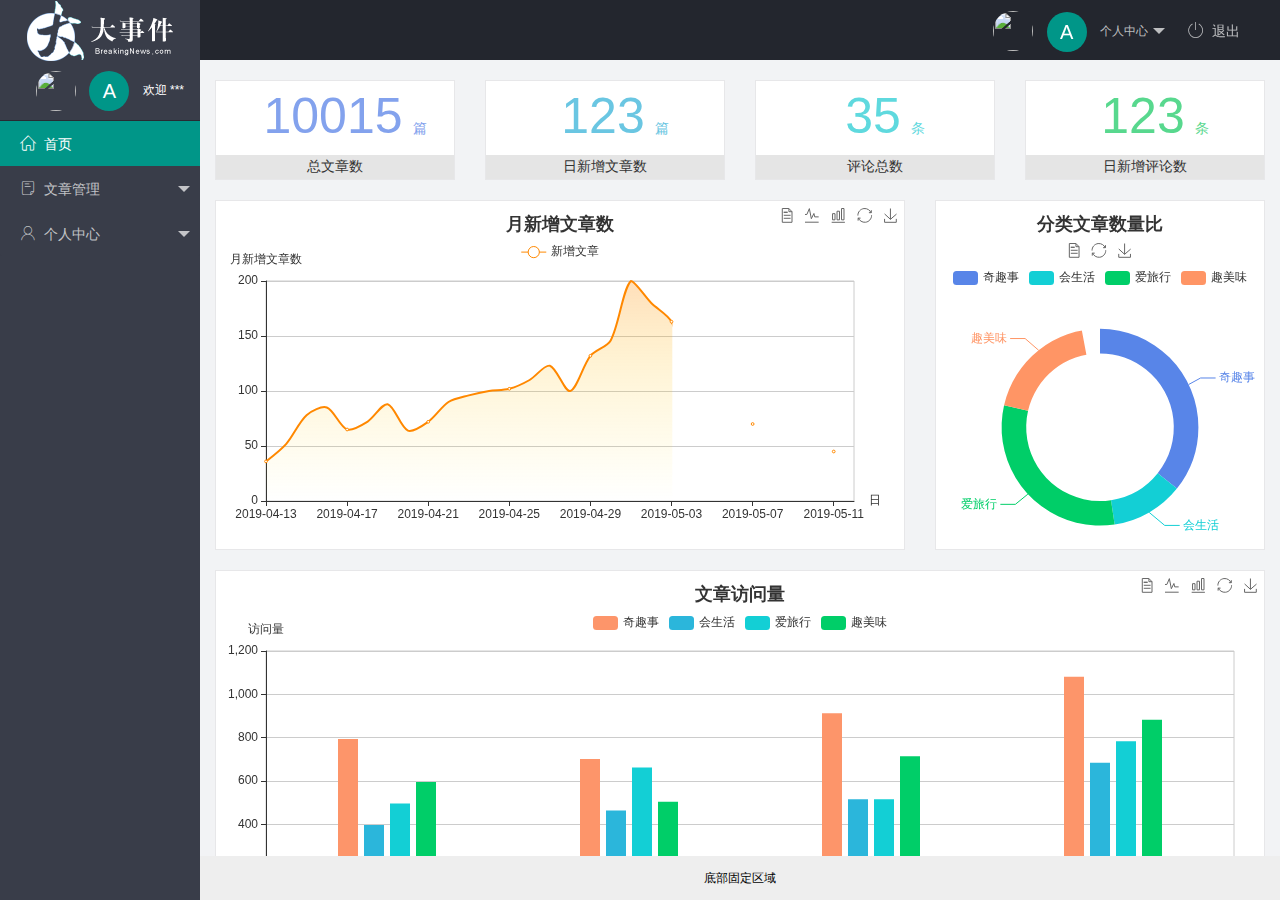
==== commit cb088a69: "更新了用户模块" ====
--- a/index.html
+++ b/index.html
@@ -28,9 +28,9 @@
           </a>
 
           <dl class="layui-nav-child">
-            <dd><a href="">基本资料</a></dd>
-            <dd><a href="">更换头像</a></dd>
-            <dd><a href="">重置密码</a></dd>
+            <dd><a href="/user/userinfo.html" target="fm">基本资料</a></dd>
+            <dd><a href="/user/useravatar.html" target="fm">更换头像</a></dd>
+            <dd><a href="/user/userpwd.html" target="fm">重置密码</a></dd>
           </dl>
         </li>
         <li class="layui-nav-item" lay-header-event="menuRight" lay-unselect>
@@ -63,9 +63,9 @@
           <li class="layui-nav-item">
             <a href="javascript:;"><span class="iconfont icon-user"></span>个人中心</a>
             <dl class="layui-nav-child">
-              <dd><a href="javascript:;"><i class="layui-icon layui-icon-app"></i>基本资料</a></dd>
-              <dd><a href="javascript:;"><i class="layui-icon layui-icon-app"></i>更换头像</a></dd>
-              <dd><a href="javascript:;"><i class="layui-icon layui-icon-app"></i>重置密码</a></dd>
+              <dd><a href="/user/userinfo.html" target="fm"><i class="layui-icon layui-icon-app"></i>基本资料</a></dd>
+              <dd><a href="/user/useravatar.html" target="fm"><i class="layui-icon layui-icon-app"></i>更换头像</a></dd>
+              <dd><a href="/user/userpwd.html" target="fm"><i class="layui-icon layui-icon-app"></i>重置密码</a></dd>
             </dl>
           </li>
         </ul>
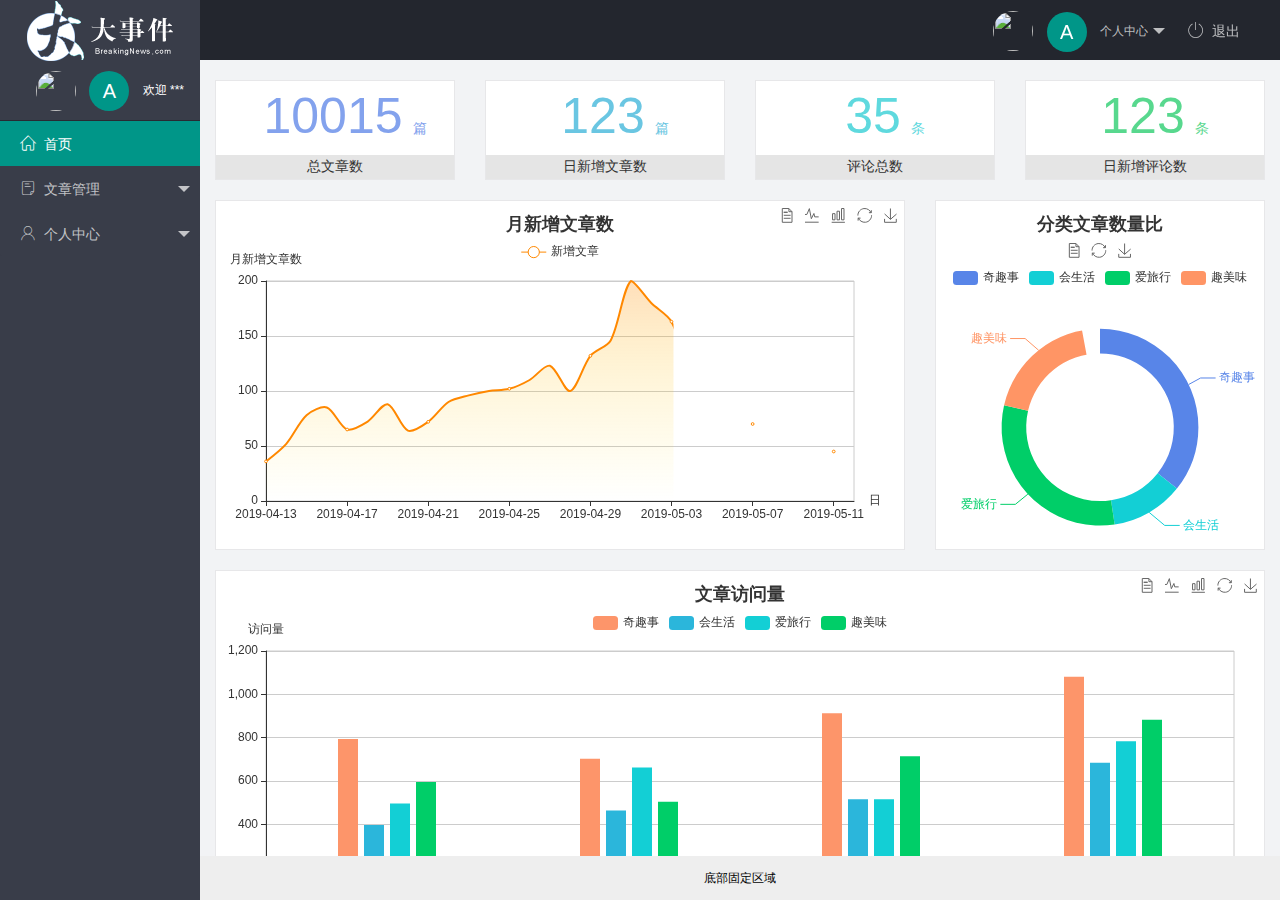
==== commit e9d5f9e7: "完成article" ====
--- a/index.html
+++ b/index.html
@@ -55,9 +55,9 @@
           <li class="layui-nav-item">
             <a class="" href="javascript:;"><span class="iconfont icon-16"></span>文章管理</a>
             <dl class="layui-nav-child">
-              <dd><a href="javascript:;"><i class="layui-icon layui-icon-app"></i>文章类别</a></dd>
-              <dd><a href="javascript:;"><i class="layui-icon layui-icon-app"></i>文章列表</a></dd>
-              <dd><a href="javascript:;"><i class="layui-icon layui-icon-app"></i>发布文章</a></dd>
+              <dd><a href="/article/artcate.html" target="fm"><i class="layui-icon layui-icon-app"></i>文章类别</a></dd>
+              <dd id="art_list"><a href="/article/artlist.html" target="fm"><i class="layui-icon layui-icon-app"></i>文章列表</a></dd>
+              <dd><a href="/article/artpub.html" target="fm"><i class="layui-icon layui-icon-app"></i>发布文章</a></dd>
             </dl>
           </li>
           <li class="layui-nav-item">
